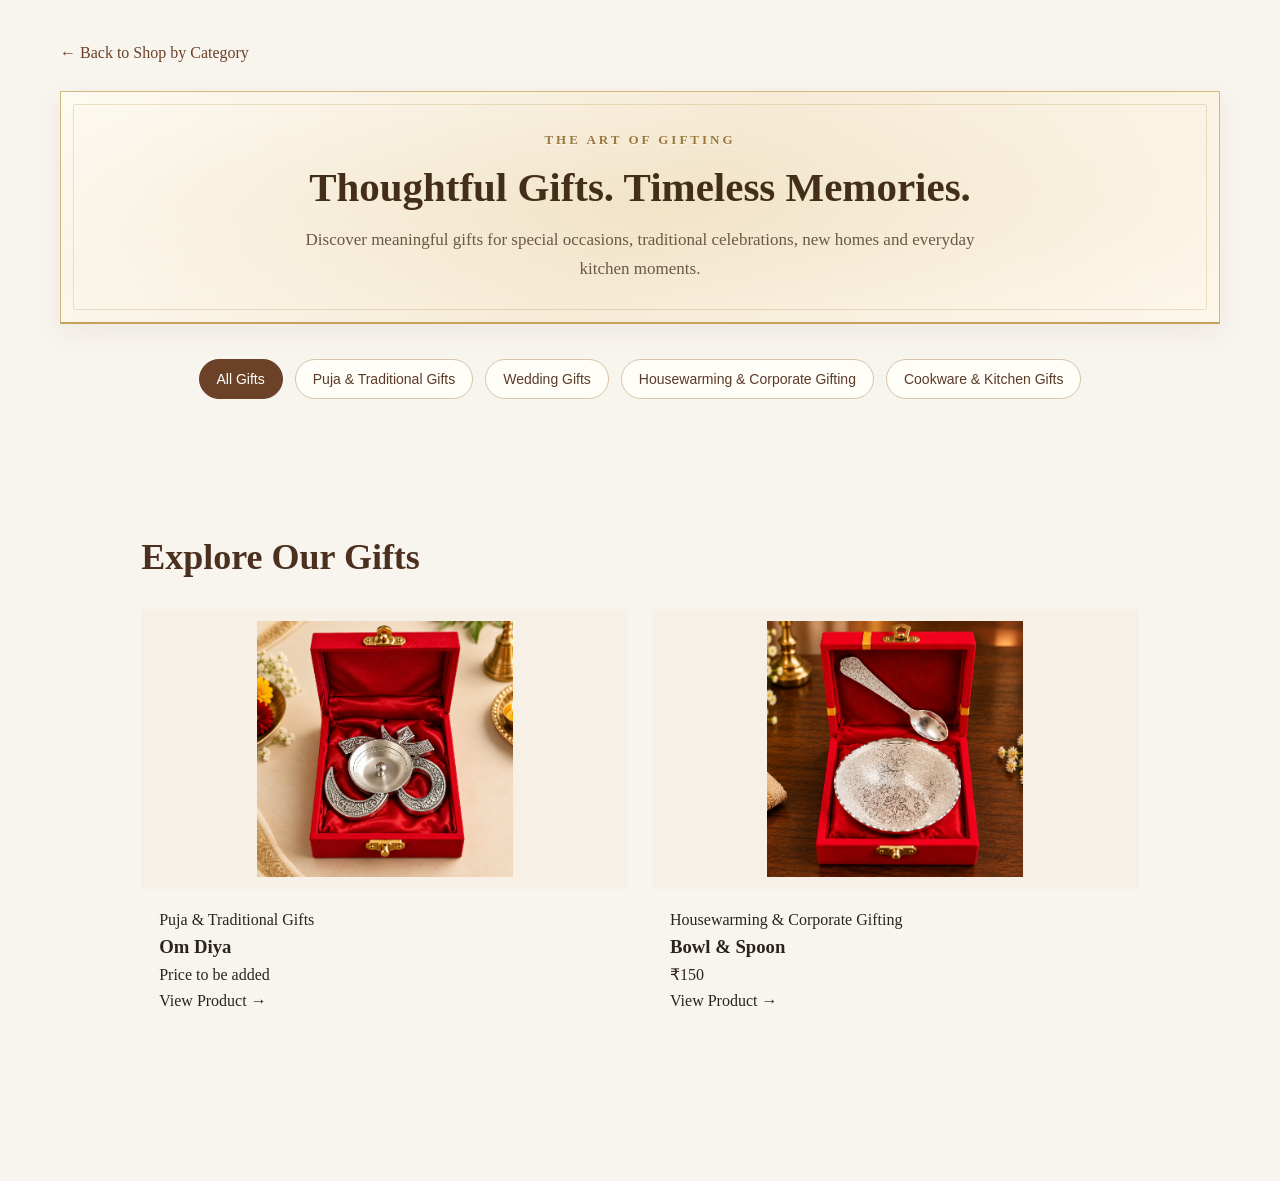
==== gifting.html @ 07e61809 "Update gifting.html" ====
<!DOCTYPE html>
<html lang="en">
<head>
    <meta charset="UTF-8">
    <meta name="viewport" content="width=device-width, initial-scale=1.0">

    <title>Gifting Collection | KeshChand Kitchenware</title>

    <meta name="description"
        content="Explore thoughtful gifting options for puja, weddings, housewarming, corporate occasions and kitchen gifts at KeshChand Kitchenware.">

    <link rel="stylesheet" href="css/style.css">

    <style>
        .gift-page {
            max-width: 1200px;
            margin: auto;
            padding: 40px 20px 60px;
        }

        .gift-page-heading {
            text-align: center;
            margin-bottom: 35px;
        }

        .gift-page-heading .eyebrow {
            color: #9a713c;
            letter-spacing: 2px;
            font-size: 12px;
            font-weight: bold;
        }

        .gift-page-heading h1 {
            color: #4b3020;
            margin: 12px 0;
            font-size: clamp(28px, 4vw, 42px);
        }

        .gift-page-heading p {
            color: #6d6257;
            line-height: 1.8;
            max-width: 650px;
            margin: auto;
        }

        .gift-filters {
            display: flex;
            flex-wrap: wrap;
            justify-content: center;
            gap: 12px;
            margin: 30px 0 40px;
        }

        .gift-filter {
            padding: 11px 17px;
            border: 1px solid #d8c4a7;
            border-radius: 25px;
            background: #fffdf8;
            color: #5b3b27;
            cursor: pointer;
            font-size: 14px;
        }

        .gift-filter.active,
        .gift-filter:hover {
            background: #6b4228;
            border-color: #6b4228;
            color: white;
        }

        .gift-products-heading {
            color: #4b3020;
            margin-bottom: 22px;
        }

        .gift-products-grid {
            display: grid;
            grid-template-columns: repeat(2, minmax(0, 1fr));
            gap: 24px;
        }

        .gift-empty-message {
            grid-column: 1 / -1;
            text-align: center;
            color: #6d6257;
            padding: 35px 15px;
            border: 1px dashed #d8c4a7;
            border-radius: 12px;
        }

        .gift-back-link {
            display: inline-block;
            margin-bottom: 25px;
            color: #6b4228;
            text-decoration: none;
        }

        @media (max-width: 800px) {
            .gift-products-grid {
                grid-template-columns: repeat(2, minmax(0, 1fr));
            }
        }

        
/* FINAL MOBILE GIFT CARD LAYOUT */
@media (max-width: 520px) {
    .gift-page .gift-products-grid {
        grid-template-columns: repeat(2, minmax(0, 1fr)) !important;
        gap: 12px;
    }

    .gift-page .gift-products-heading {
        font-size: clamp(25px, 7vw, 32px);
        line-height: 1.2;
        white-space: nowrap;
        margin-bottom: 22px;
    }

    .gift-page .gift-product-card {
        min-width: 0;
        aspect-ratio: auto;
        height: auto;
    }

    .gift-page .gift-product-link {
        display: block;
        height: auto;
    }

    .gift-page .gift-product-card img {
        display: block;
        width: 100%;
        height: auto;
        aspect-ratio: 1 / 1;
        padding: 6px;
        object-fit: contain;
        background: #f7f0e6;
    }

    .gift-page .gift-product-info {
        padding: 12px 10px 14px;
        overflow: visible;
    }

    .gift-page .gift-product-category {
        font-size: 10px;
        line-height: 1.4;
        letter-spacing: 0.4px;
        overflow-wrap: anywhere;
    }

    .gift-page .gift-product-info h3 {
        font-size: 18px;
        line-height: 1.25;
        margin: 7px 0;
        overflow-wrap: anywhere;
    }

    .gift-page .gift-product-price {
        font-size: 14px;
        line-height: 1.4;
    }

    .gift-page .gift-view-product {
        margin-top: 7px;
        font-size: 13px;
    }
}


/* Keep the Gifting page heading in normal document flow */
.gift-page .gift-page-heading {
    position: static !important;
    top: auto !important;
}

/* =========================================
   PREMIUM GIFTING INTRO BANNER
   Ivory + Antique Gold
   ========================================= */

.gift-page .gift-page-heading {
   position: relative !important;
    overflow: hidden;
    isolation: isolate;
    background: linear-gradient(
        135deg,
        #fffdf7 0%,
        #f8efdd 52%,
        #fffaf0 100%
    );
    border: 1px solid #d5b77b;
    border-bottom: 2px solid #c6a15c;
    box-shadow: 0 8px 28px rgba(111, 78, 38, 0.08);
}

/* Subtle animated golden glow */
.gift-page .gift-page-heading::before {
    content: "";
    position: absolute;
    inset: -50%;
    z-index: -1;
    pointer-events: none;
    background: radial-gradient(
        ellipse at center,
        rgba(210, 174, 104, 0.18) 0%,
        rgba(210, 174, 104, 0.06) 35%,
        transparent 68%
    );
    animation: giftingGoldGlow 8s ease-in-out infinite alternate;
}

/* Fine antique-gold decorative corners */

.gift-page .gift-page-heading::after {
    content: "";
    position: absolute;
    inset: 12px;
    z-index: 0;
    pointer-events: none;
    border: 1px solid rgba(177, 137, 66, 0.24);
    border-radius: 2px;
}

/* Keep banner text above its decorative border */
.gift-page .gift-page-heading > * {
    position: relative;
    z-index: 1;
}

/* Refined heading details */
.gift-page .gift-page-heading .eyebrow {
    color: #9b773b;
    text-shadow: 0 1px 0 rgba(255, 255, 255, 0.7);
}

.gift-page .gift-page-heading h1 {
    color: #432e1a;
}

.gift-page .gift-page-heading p {
    color: #6b5845;
}

/* Gentle glow animation */
@keyframes giftingGoldGlow {
    from {
        transform: translate(-3%, -2%) scale(0.96);
        opacity: 0.65;
    }
    to {
        transform: translate(3%, 2%) scale(1.06);
        opacity: 1;
    }
}

/* Respect reduced-motion preferences */
@media (prefers-reduced-motion: reduce) {
    .gift-page .gift-page-heading::before {
        animation: none;
    }
}

/* Enlarge gifting product images on mobile only */
@media (max-width: 520px) {
    .gift-product-card img {
        height: 210px;
        padding: 4px;
        object-fit: cover;
        background: #f7f0e6;
    }
}

/* Improve gifting card proportions on mobile */
@media (max-width: 520px) {
    .gift-page .gift-products-grid {
        grid-template-columns: repeat(2, minmax(0, 1fr));
        gap: 12px;
    }

    .gift-page .gift-product-card {
        min-width: 0;
        border-radius: 12px;
    }

    .gift-page .gift-product-card img {
        width: 100%;
        height: 190px;
        padding: 4px;
        object-fit: cover;
    }

    .gift-page .gift-product-info {
        padding: 12px 10px 16px;
    }

    .gift-page .gift-product-info h3 {
        font-size: 20px;
        line-height: 1.3;
        overflow-wrap: anywhere;
    }

    .gift-page .gift-product-category {
        font-size: 10px;
        line-height: 1.5;
        letter-spacing: 0.7px;
    }

    .gift-page .gift-product-price {
        font-size: 16px;
    }

    .gift-page .gift-view-product {
        font-size: 14px;
    }
}

/* Restore desktop gifting card layout */
@media (min-width: 521px) {
    .gift-page .gift-products-grid {
        display: grid;
        grid-template-columns: repeat(2, minmax(0, 1fr)) !important;
        gap: 24px;
        width: 100%;
    }

    .gift-page .gift-product-card {
        width: 100%;
        min-width: 0;
        aspect-ratio: auto;
        height: auto;
    }

    .gift-page .gift-product-link {
        display: block;
        height: auto;
    }

    .gift-page .gift-product-card img {
        display: block;
        width: 100%;
        height: 280px;
        aspect-ratio: auto;
        padding: 12px;
        object-fit: contain;
        background: #f7f0e6;
    }

    .gift-page .gift-product-info {
        padding: 18px;
        overflow: visible;
    }

    .gift-page .gift-products-heading {
        white-space: normal;
        font-size: 36px;
    }
}

/* Organised gifting filters on mobile */
@media (max-width: 520px) {
    .gift-page .gift-filters {
        display: grid;
        grid-template-columns: repeat(2, minmax(0, 1fr));
        gap: 10px;
        width: 100%;
        margin: 25px auto 35px;
        align-items: stretch;
    }

    .gift-page .gift-filter {
        display: flex;
        align-items: center;
        justify-content: center;
        width: 100%;
        min-width: 0;
        min-height: 48px;
        padding: 10px 8px;
        font-size: 12px;
        line-height: 1.4;
        text-align: center;
        white-space: normal;
        overflow-wrap: anywhere;
        border-radius: 12px;
    }
}

/* FIX: Structured mobile gifting filters */
@media screen and (max-width: 520px) {
    .gift-page nav.gift-filters {
        display: grid !important;
        grid-template-columns: repeat(2, minmax(0, 1fr)) !important;
        gap: 10px !important;
        justify-content: stretch !important;
        width: 100%;
        margin: 24px 0 35px;
    }

    .gift-page nav.gift-filters button.gift-filter {
        display: flex !important;
        align-items: center;
        justify-content: center;
        width: 100% !important;
        min-width: 0;
        margin: 0 !important;
        padding: 12px 8px;
        border-radius: 12px;
        font-size: 12px;
        line-height: 1.4;
        white-space: normal;
        text-align: center;
    }

    /* Centre the final filter */
    .gift-page nav.gift-filters button.gift-filter:last-child {
        grid-column: 1 / -1;
        width: 75% !important;
        justify-self: center;
    }
}

/* Desktop: give the gifting banner a clean text hierarchy */
@media (min-width: 801px) {
    .gift-page .gift-page-heading {
        display: flex;
        flex-direction: column;
        align-items: center;
        justify-content: center;
        gap: 14px;
        padding: 38px 48px;
        text-align: center;
    }

    .gift-page .gift-page-heading .eyebrow {
        display: block;
        width: 100%;
        font-size: 13px;
        letter-spacing: 3px;
        line-height: 1.5;
    }

    .gift-page .gift-page-heading h1 {
        width: 100%;
        max-width: 850px;
        margin: 0;
        font-size: clamp(34px, 3.2vw, 46px);
        line-height: 1.2;
        text-align: center;
    }

    .gift-page .gift-page-heading p {
        width: 100%;
        max-width: 720px;
        margin: 0 auto;
        font-size: 17px;
        line-height: 1.7;
        text-align: center;
    }
}

    </style>
</head>

<body>

    <!-- GIFTING COLLECTION -->

    <main class="gift-page">

        <a href="index.html#categories" class="gift-back-link">
            ← Back to Shop by Category
        </a>

        <header class="gift-page-heading">

            <span class="eyebrow">THE ART OF GIFTING</span>

            <h1>Thoughtful Gifts. Timeless Memories.</h1>

            <p>
                Discover meaningful gifts for special occasions,
                traditional celebrations, new homes and everyday
                kitchen moments.
            </p>

        </header>

        <!-- CATEGORY FILTERS -->

        <nav class="gift-filters" aria-label="Filter gifting products">

            <button type="button"
                class="gift-filter active"
                data-category="all"
                aria-pressed="true">
                All Gifts
            </button>

            <button type="button"
                class="gift-filter"
                data-category="puja"
                aria-pressed="false">
                Puja & Traditional Gifts
            </button>

            <button type="button"
                class="gift-filter"
                data-category="wedding"
                aria-pressed="false">
                Wedding Gifts
            </button>

            <button type="button"
                class="gift-filter"
                data-category="housewarming"
                aria-pressed="false">
                Housewarming & Corporate Gifting
            </button>

            <button type="button"
                class="gift-filter"
                data-category="kitchen"
                aria-pressed="false">
                Cookware & Kitchen Gifts
            </button>

        </nav>

        <!-- PRODUCT LIST -->

        <section aria-labelledby="gift-products-title">

            <h2 id="gift-products-title" class="gift-products-heading">
                Explore Our Gifts
            </h2>

            
            <div id="giftProductsGrid" class="gift-products-grid"></div>

            <script>
                
const giftProducts = [
    {
        id: "om-diya",
        name: "Om Diya",
        category: "puja",
        categoryLabel: "Puja & Traditional Gifts",
        price: null,
        image: "image/gifting/om-diya-main.png",
        description:
            "An Om-shaped German silver diya presented in a red gift box."
    },
    {
        id: "bowl-spoon",
        name: "Bowl & Spoon",
        category: "housewarming",
        categoryLabel: "Housewarming & Corporate Gifting",
        price: 150,
        image: "image/gifting/bowl-spoon-main.jpg",
        description:
            "A decorative German silver bowl and matching spoon set, presented in a gift box. A thoughtful option for housewarming and special occasions."
    }
];


                const giftGrid =
                    document.getElementById("giftProductsGrid");

                const giftFilters =
                    document.querySelectorAll(".gift-filter");

                function renderGiftProducts(category = "all") {
                    const filteredProducts =
                        category === "all"
                            ? giftProducts
                            : giftProducts.filter(
                                product => product.category === category
                            );

                    if (filteredProducts.length === 0) {
                        giftGrid.innerHTML = `
                            <p class="gift-empty-message">
                                Products in this category will be added soon.
                                Please check back later.
                            </p>
                        `;
                        return;
                    }

                    giftGrid.innerHTML = filteredProducts.map(product => `
                        <article class="gift-product-card">
                            <a
                                class="gift-product-link"
                                href="product.html?id=${encodeURIComponent(product.id)}"
                            >
                                <img
                                    src="${product.image}"
                                    alt="${product.name}"
                                    loading="lazy"
                                >

                                <div class="gift-product-info">
                                    <p class="gift-product-category">
                                        ${product.categoryLabel}
                                    </p>

                                    <h3>${product.name}</h3>

                                    <p class="gift-product-price">
                                        ${product.price === null
                                            ? "Price to be added"
                                            : "₹" + product.price}
                                    </p>

                                    <span class="gift-view-product">
                                        View Product →
                                    </span>
                                </div>
                            </a>
                        </article>
                    `).join("");
                }

                giftFilters.forEach(button => {
                    button.addEventListener("click", () => {
                        giftFilters.forEach(filter => {
                            filter.classList.remove("active");
                            filter.setAttribute("aria-pressed", "false");
                        });

                        button.classList.add("active");
                        button.setAttribute("aria-pressed", "true");

                        renderGiftProducts(button.dataset.category);
                    });
                });

                renderGiftProducts();
            </script>


        </section>

    </main>

</body>
</html>
---- css/style.css ----
/* KeshChand Kitchenware Main Styles */

/* =========================================
   RESET
========================================= */

* {
    margin: 0;
    padding: 0;
    box-sizing: border-box;
}

html {
    scroll-behavior: smooth;
}

body {
    font-family: Georgia, "Times New Roman", serif;
    background: #f8f5ef;
    color: #2b241c;
    line-height: 1.6;
}

a {
    text-decoration: none;
    color: inherit;
}


/* =========================================
   HEADER
========================================= */

header {
    position: sticky;
    top: 0;
    z-index: 1000;

    display: flex;
    justify-content: space-between;
    align-items: center;

    padding: 20px 7%;

    background: #fffdf8;

    border-bottom: 1px solid #ded5c7;
}

.logo {
    display: flex;
    align-items: center;
    gap: 12px;
    font-family: Georgia, serif;
    font-size: 22px;
    font-weight: bold;
    color: #432e1a;
    white-space: nowrap;
}

.logo img {
    width: 52px;
    height: 52px;
    object-fit: cover;
    border-radius: 50%;
}

nav {
    display: flex;
    gap: 28px;
}

nav a {
    font-family: Arial, sans-serif;
    font-size: 14px;
    font-weight: 600;

    color: #5d5145;

    transition: 0.3s;
}

nav a:hover {
    color: #9a6a35;
}


/* =========================================
   GENERAL SECTIONS
========================================= */

section {
    padding: 90px 7%;
}

section h2 {
    margin-bottom: 20px;

    font-size: 38px;

    color: #4b301d;
}

section > p {
    max-width: 750px;
}


/* =========================================
   HERO
========================================= */

#home {
    min-height: 85vh;

    display: flex;
    flex-direction: column;
    justify-content: center;

    padding: 120px 10%;

    background:
        linear-gradient(
            rgba(45, 31, 20, 0.72),
            rgba(45, 31, 20, 0.72)
        ),
        #6d4a2d;

    color: white;
}

#home > p:first-child {
    margin-bottom: 15px;

    font-family: Arial, sans-serif;

    font-size: 14px;
    font-weight: bold;

    letter-spacing: 4px;

    color: #e6c89b;
}

#home h1 {
    max-width: 800px;

    margin-bottom: 25px;

    font-size: clamp(48px, 7vw, 82px);

    line-height: 1.05;
}

#home > p:nth-of-type(2) {
    max-width: 650px;

    margin-bottom: 35px;

    font-size: 19px;

    color: #eee4d5;
}


/* =========================================
   BUTTONS
========================================= */

#home a,
#heritage a {
    display: inline-block;

    width: fit-content;

    margin-right: 12px;
    margin-bottom: 10px;

    padding: 13px 24px;

    border-radius: 5px;

    font-family: Arial, sans-serif;
    font-weight: bold;

    background: #b07a3d;
    color: white;

    transition: 0.3s;
}

#home a:hover,
#heritage a:hover {
    background: #8c5d2d;

    transform: translateY(-2px);
}


/* =========================================
   CATEGORIES
========================================= */

#categories {
    background: #fffdf8;
}

#categories > div {
    display: grid;

    grid-template-columns:
        repeat(3, 1fr);

    gap: 20px;

    margin-top: 40px;
}

#categories article {
    min-height: 190px;

    padding: 28px;

    border: 1px solid #ddd2c2;

    border-radius: 8px;

    background: #f8f5ef;

    transition: 0.3s;
}

#categories article:hover {
    transform: translateY(-6px);

    border-color: #b07a3d;

    box-shadow:
        0 12px 30px rgba(67, 46, 26, 0.10);
}

#categories h3 {
    margin-bottom: 10px;

    font-size: 22px;

    color: #5b3a22;
}

#categories article p {
    color: #75695c;
}


/* =========================================
   PRODUCTS
========================================= */

#products {
    text-align: center;

    background: #eee8de;
}

#products p {
    margin: auto;

    color: #75695c;
}


/* =========================================
   HERITAGE
========================================= */

#heritage {
    background:
        linear-gradient(
            rgba(50, 32, 19, 0.88),
            rgba(50, 32, 19, 0.88)
        ),
        #6d4a2d;

    color: white;

    text-align: center;
}

#heritage h2 {
    color: #f1d4a6;
}

#heritage p {
    margin: 0 auto 30px;

    color: #eadfce;
}

#heritage a {
    background: #c08a4c;
}


/* =========================================
   ABOUT
========================================= */

#about {
    background: #fffdf8;
}

#about p {
    margin-bottom: 18px;

    color: #665b50;

    font-size: 17px;
}


/* =========================================
   CONTACT
========================================= */

#contact {
    background: #eee8de;
}

#contact p {
    margin-bottom: 12px;

    color: #62574b;
}

#contact a {
    color: #8c5d2d;

    font-weight: bold;
}


/* =========================================
   FOOTER
========================================= */

footer {
    padding: 30px 7%;

    text-align: center;

    background: #2f2117;

    color: #d9cbbb;

    font-family: Arial, sans-serif;

    font-size: 13px;
}

footer p {
    margin: 5px;
}


/* =========================================
   MOBILE
========================================= */

@media (max-width: 800px) {

    header {
        flex-direction: column;

        gap: 15px;

        padding: 18px 5%;
    }

    nav {
        flex-wrap: wrap;

        justify-content: center;

        gap: 15px;
    }

    section {
        padding: 70px 6%;
    }

    #home {
        padding: 90px 7%;
    }

    #categories > div {
        grid-template-columns: 1fr 1fr;
    }

    section h2 {
        font-size: 32px;
    }

}


@media (max-width: 550px) {

    #categories > div {
        grid-template-columns: 1fr;
    }

    #home h1 {
        font-size: 48px;
    }

    #home > p:nth-of-type(2) {
        font-size: 17px;
    }

} /* =========================================
   PRODUCTS
========================================= */

.products-intro {
    margin-bottom: 40px;
    color: #75695c;
}

.products-grid {
    display: grid;
    grid-template-columns: repeat(3, 1fr);
    gap: 25px;

    margin-top: 35px;
}

.product-card {
    overflow: hidden;

    background: #fffdf8;

    border: 1px solid #ddd2c2;
    border-radius: 10px;

    transition: 0.3s;

    box-shadow: 0 5px 20px rgba(67, 46, 26, 0.06);
}

.product-card:hover {
    transform: translateY(-7px);

    box-shadow: 0 15px 35px rgba(67, 46, 26, 0.12);

    border-color: #b07a3d;
}

.product-image {
    width: 100%;
    height: 280px;

    overflow: hidden;

    background: #eee8de;
}

.product-image img {
    width: 100%;
    height: 100%;

    display: block;

    object-fit: cover;

    transition: transform 0.4s ease;
}

.product-card:hover .product-image img {
    transform: scale(1.05);
}

.product-info {
    padding: 25px;
}

.product-category {
    margin-bottom: 8px;

    font-family: Arial, sans-serif;

    font-size: 12px;
    font-weight: bold;

    letter-spacing: 1.5px;
    text-transform: uppercase;

    color: #a06c34;
}

.product-info h3 {
    margin-bottom: 10px;

    font-size: 23px;

    color: #4b301d;
}

.product-description {
    margin-bottom: 20px;

    color: #75695c;
}

.product-button {
    display: inline-block;

    padding: 11px 18px;

    border-radius: 5px;

    background: #5b3a22;
    color: white;

    font-family: Arial, sans-serif;

    font-size: 14px;
    font-weight: bold;

    transition: 0.3s;
}

.product-button:hover {
    background: #8c5d2d;
}


/* =========================================
   PRODUCT MOBILE
========================================= */

@media (max-width: 800px) {

    .products-grid {
        grid-template-columns: 1fr 1fr;
    }

}

@media (max-width: 550px) { /* =========================================
   PREMIUM HERO SECTION
   ========================================= */

.hero {
    background: #432e1a;
    padding: 90px 8%;
    color: #fffaf2;
}

.hero-content {
    max-width: 1200px;
    margin: 0 auto;

    display: grid;
    grid-template-columns: 1.05fr 0.95fr;
    align-items: center;
    gap: 50px;
}

.hero-text {
    max-width: 650px;
}

.hero-label {
    margin: 0 0 22px;
    color: #d9ad70;
    font-family: Arial, sans-serif;
    font-size: 14px;
    font-weight: bold;
    letter-spacing: 4px;
}

.hero-text h1 {
    margin: 0 0 25px;
    font-family: Georgia, serif;
    font-size: clamp(48px, 6vw, 76px);
    line-height: 1.05;
    color: #fffaf2;
}

.hero-description {
    max-width: 600px;
    margin: 0 0 35px;

    font-family: Georgia, serif;
    font-size: 19px;
    line-height: 1.7;
    color: #eadfce;
}

.hero-buttons {
    display: flex;
    gap: 15px;
    flex-wrap: wrap;
}

.hero-button {
    display: inline-block;
    padding: 15px 25px;

    background: #b9823f;
    color: #ffffff;

    text-decoration: none;
    font-family: Arial, sans-serif;
    font-weight: bold;

    border-radius: 6px;
    transition: 0.3s;
}

.hero-button:hover {
    transform: translateY(-2px);
    opacity: 0.9;
}

.hero-image {
    width: 100%;
    max-width: 460px;
    height: 460px;

    margin-left: auto;

    overflow: hidden;
    border-radius: 14px;
}

.hero-image img {
    width: 100%;
    height: 100%;

    display: block;
    object-fit: cover;
    object-position: center;
}
.hero-image img {
    width: 100%;
    height: 100%;

    display: block;
    object-fit: cover;
}


/* =========================================
   MOBILE HERO
   ========================================= */

@media (max-width: 768px) {

    .hero {
        padding: 60px 25px;
    }

    .hero-content {
        grid-template-columns: 1fr;
        gap: 45px;
    }

    .hero-text h1 {
        font-size: 48px;
    }

    .hero-description {
        font-size: 17px;
    }

    .hero-image {
        max-width: 100%;
        height: 400px;
        margin: 0;
    }

}

    .products-grid {
        grid-template-columns: 1fr;
    }

}
/* FINAL HERO LAYOUT FIX */

section.hero {
    width: 100%;
    box-sizing: border-box;
    background: #432e1a;
    padding: 80px 6%;
}

section.hero .hero-content {
    width: 100%;
    max-width: 1200px;
    margin: 0 auto;

    display: grid !important;
    grid-template-columns: 1fr 1fr !important;
    align-items: center;
    gap: 60px;
}

section.hero .hero-text {
    width: 100%;
    max-width: 600px;
}

section.hero .hero-text h1 {
    margin: 0 0 25px;
    font-size: 58px;
    line-height: 1.08;
    color: #fffaf2;
}

section.hero .hero-description {
    margin-bottom: 30px;
    font-size: 18px;
    line-height: 1.7;
    color: #eadfce;
}

section.hero .hero-image {
    width: 100%;
    max-width: 480px;
    height: 480px;
    margin-left: auto;

    overflow: hidden;
    border-radius: 14px;
}

section.hero .hero-image img {
    width: 100%;
    height: 100%;
    display: block;

    object-fit: cover;
    object-position: center;
}


/* MOBILE */

@media (max-width: 768px) {

    section.hero .hero-content {
        grid-template-columns: 1fr !important;
        gap: 40px;
    }

    section.hero .hero-text h1 {
        font-size: 46px;
    }

    section.hero .hero-image {
        max-width: 100%;
        height: 400px;
        margin: 0;
    }
} /* =================================
   PREMIUM CATEGORIES SECTION
   ================================= */

#categories {
    background: #f7f1e7;
    padding: 80px 6%;
}

#categories .section-title {
    text-align: center;
    margin-bottom: 15px;
    color: #432e1a;
    font-family: Georgia, serif;
    font-size: 42px;
}

#categories .section-description {
    max-width: 700px;
    margin: 0 auto 45px;
    text-align: center;
    color: #6b5845;
    font-family: Georgia, serif;
    font-size: 17px;
    line-height: 1.7;
}

.categories-grid {
    max-width: 1200px;
    margin: 0 auto;
    display: grid;
    grid-template-columns: repeat(3, 1fr);
    gap: 25px;
}

.category-card {
    background: #fffdf8;
    border: 1px solid #ded2c2;
    border-radius: 12px;
    padding: 35px 25px;
    text-align: center;
    transition: 0.3s ease;
    box-shadow: 0 5px 20px rgba(67, 46, 26, 0.06);
}

.category-card:hover {
    transform: translateY(-6px);
    box-shadow: 0 12px 30px rgba(67, 46, 26, 0.12);
}

.category-card h3 {
    margin: 15px 0 10px;
    color: #432e1a;
    font-family: Georgia, serif;
    font-size: 23px;
}

.category-card p {
    margin: 0;
    color: #6b5845;
    font-family: Arial, sans-serif;
    font-size: 15px;
    line-height: 1.6;
}

/* Category icons */
.category-icon {
    width: 65px;
    height: 65px;
    margin: 0 auto;
    border-radius: 50%;
    background: #ead7b9;
    color: #432e1a;
    display: flex;
    align-items: center;
    justify-content: center;
    font-size: 28px;
}

/* Mobile */
@media (max-width: 768px) {
    #categories {
        padding: 60px 25px;
    }

    #categories .section-title {
        font-size: 34px;
    } /* =================================
   KESHCHAND CATEGORIES - FINAL
   ================================= */

#categories {
    background: #f7f1e7;
    padding: 80px 6%;
}

#categories h2 {
    max-width: 1200px;
    margin: 0 auto 45px;
    text-align: center;
    color: #432e1a;
    font-family: Georgia, serif;
    font-size: 42px;
    line-height: 1.2;
}

/* Category cards container */
#categories > div {
    max-width: 1200px;
    margin: 0 auto;
    display: grid;
    grid-template-columns: repeat(3, 1fr);
    gap: 25px;
}

/* Individual category cards */
#categories article {
    background: #fffdf8;
    border: 1px solid #ded2c2;
    border-radius: 12px;
    padding: 35px 28px;
    min-height: 170px;
    box-sizing: border-box;
    transition: transform 0.3s ease,
                box-shadow 0.3s ease,
                border-color 0.3s ease;
    box-shadow: 0 5px 20px rgba(67, 46, 26, 0.06);
}

#categories article:hover {
    transform: translateY(-6px);
    border-color: #b9823f;
    box-shadow: 0 12px 30px rgba(67, 46, 26, 0.13);
}

#categories article h3 {
    margin: 0 0 15px;
    color: #432e1a;
    font-family: Georgia, serif;
    font-size: 24px;
    line-height: 1.3;
}

#categories article p {
    margin: 0;
    color: #6b5845;
    font-family: Arial, sans-serif;
    font-size: 15px;
    line-height: 1.7;
}

/* Mobile */
@media (max-width: 768px) {

    #categories {
        padding: 60px 25px;
    }

    #categories h2 {
        font-size: 34px;
        margin-bottom: 35px;
    }

    #categories > div {
        grid-template-columns: 1fr;
        gap: 20px;
    }

    #categories article {
        min-height: auto;
    }
} /* =================================
   PREMIUM CATEGORY ICONS
   ================================= */

#categories .category-icon {
    width: 68px;
    height: 68px;
    margin: 0 auto 22px;

    display: flex;
    align-items: center;
    justify-content: center;

    border-radius: 50%;
    border: 1px solid #c9a66b;

    background: #ead7b9;
    color: #432e1a;

    font-family: Georgia, serif;
    font-size: 21px;
    font-weight: bold;

    box-shadow: 0 4px 12px rgba(67, 46, 26, 0.08);

    transition: 0.3s ease;
}

#categories article:hover .category-icon {
    transform: scale(1.08);
    background: #b9823f;
    color: #fffaf2;
    border-color: #b9823f;
}

    .categories-grid {
        grid-template-columns: 1fr;
    }
}
/* =================================
   PREMIUM FEATURED PRODUCTS
   ================================= */

#products {
    background: #fffaf3;
    padding: 85px 6%;
}

#products > h2 {
    max-width: 1200px;
    margin: 0 auto 12px;
    text-align: center;
    color: #432e1a;
    font-family: Georgia, serif;
    font-size: 42px;
    line-height: 1.2;
}

#products .products-intro {
    max-width: 700px;
    margin: 0 auto 45px;
    text-align: center;
    color: #6b5845;
    font-family: Georgia, serif;
    font-size: 17px;
    line-height: 1.7;
}

/* Product cards */
#products .product-card {
    background: #fffdf8;
    border: 1px solid #ded2c2;
    border-radius: 12px;
    overflow: hidden;
    transition: 0.3s ease;
    box-shadow: 0 5px 20px rgba(67, 46, 26, 0.07);
}

#products .product-card:hover {
    transform: translateY(-6px);
    box-shadow: 0 14px 32px rgba(67, 46, 26, 0.14);
    border-color: #c9a66b;
}

/* Product image */
#products .product-image {
    height: 300px;
    background: #eee8de;
    overflow: hidden;
}

#products .product-image img {
    width: 100%;
    height: 100%;
    display: block;
    object-fit: cover;
    transition: transform 0.4s ease;
}

#products .product-card:hover .product-image img {
    transform: scale(1.03);
}

/* Product information */
#products .product-info {
    padding: 28px 25px 30px;
    text-align: center;
}

#products .product-category {
    margin: 0 0 10px;
    color: #b9823f;
    font-family: Arial, sans-serif;
    font-size: 12px;
    font-weight: bold;
    letter-spacing: 2px;
    text-transform: uppercase;
}

#products .product-info h3 {
    margin: 0 0 15px;
    color: #432e1a;
    font-family: Georgia, serif;
    font-size: 25px;
    line-height: 1.35;
}

#products .product-description {
    margin: 0 0 22px;
    color: #6b5845;
    font-family: Georgia, serif;
    font-size: 16px;
    line-height: 1.7;
}

#products .product-button {
    display: inline-block;
    padding: 13px 20px;
    background: #432e1a;
    color: #fffaf2;
    text-decoration: none;
    border-radius: 6px;
    font-family: Arial, sans-serif;
    font-size: 14px;
    font-weight: bold;
    transition: 0.3s ease;
}

#products .product-button:hover {
    background: #b9823f;
    transform: translateY(-2px);
}

/* Mobile */
@media (max-width: 768px) {

    #products {
        padding: 60px 25px;
    }

    #products > h2 {
        font-size: 34px;
    }

    #products .products-intro {
        font-size: 16px;
        margin-bottom: 35px;
    }

    #products .product-image {
        height: 280px;
    }
}
/* =================================
   KESHCHAND HERITAGE
   PREMIUM SECTION
   ================================= */

#heritage {
    background: #432e1a;
    padding: 100px 6%;
    color: #fffaf2;
    text-align: center;
}

#heritage .heritage-content {
    max-width: 900px;
    margin: 0 auto;
}

#heritage .heritage-label {
    margin: 0 0 20px;
    color: #d9ad70;
    font-family: Arial, sans-serif;
    font-size: 13px;
    font-weight: bold;
    letter-spacing: 4px;
}

#heritage h2 {
    margin: 0 0 25px;
    color: #fffaf2;
    font-family: Georgia, serif;
    font-size: 52px;
    line-height: 1.15;
}

#heritage .heritage-description {
    max-width: 700px;
    margin: 0 auto 25px;
    color: #eadfce;
    font-family: Georgia, serif;
    font-size: 18px;
    line-height: 1.8;
}

#heritage .heritage-tagline {
    margin: 0 0 35px;
    color: #d9ad70;
    font-family: Georgia, serif;
    font-size: 20px;
    font-weight: bold;
}

#heritage .heritage-button {
    display: inline-block;
    padding: 15px 28px;
    background: #d9ad70;
    color: #432e1a;
    text-decoration: none;
    border-radius: 6px;
    font-family: Arial, sans-serif;
    font-size: 14px;
    font-weight: bold;
    transition: 0.3s ease;
}

#heritage .heritage-button:hover {
    background: #fffaf2;
    transform: translateY(-2px);
}

/* Mobile */
@media (max-width: 768px) {

    #heritage {
        padding: 70px 25px;
    }

    #heritage h2 {
        font-size: 40px;
    }

    #heritage .heritage-description {
        font-size: 16px;
    }
/* =================================
   ABOUT KESHCHAND KITCHENWARE
   ================================= */

#about {
    background: #f7f1e7;
    padding: 90px 6%;
}

#about h2 {
    max-width: 1000px;
    margin: 0 auto 30px;
    color: #432e1a;
    font-family: Georgia, serif;
    font-size: 44px;
    line-height: 1.2;
    text-align: center;
}

#about p {
    max-width: 850px;
    margin: 0 auto 22px;
    color: #6b5845;
    font-family: Georgia, serif;
    font-size: 18px;
    line-height: 1.9;
    text-align: center;
}

/* Mobile */
@media (max-width: 768px) {

    #about {
        padding: 65px 25px;
    }

    #about h2 {
        font-size: 34px;
    }

    #about p {
        font-size: 16px;
        line-height: 1.8;
    }
}
    #heritage .heritage-tagline {
        font-size: 18px;
    }
}
/* =================================
   VISIT OUR STORE / CONTACT
   ================================= */

#contact {
    background: #fffaf3;
    padding: 90px 6%;
    text-align: center;
}

#contact h2 {
    margin: 0 0 35px;
    color: #432e1a;
    font-family: Georgia, serif;
    font-size: 44px;
    line-height: 1.2;
}

#contact p {
    margin: 0 auto 20px;
    color: #6b5845;
    font-family: Georgia, serif;
    font-size: 18px;
    line-height: 1.7;
}

#contact p:first-of-type {
    font-size: 19px;
    color: #432e1a;
    font-weight: bold;
}

#contact a {
    color: #432e1a;
    font-weight: bold;
    text-decoration: none;
}

#contact a:hover {
    color: #b9823f;
}

#contact .whatsapp-button {
    display: inline-block;
    margin-left: 8px;
    padding: 12px 20px;
    background: #432e1a;
    color: #fffaf2;
    border-radius: 6px;
    font-family: Arial, sans-serif;
    font-size: 14px;
    transition: 0.3s ease;
}

#contact .whatsapp-button:hover {
    background: #b9823f;
    color: #fffaf2;
    transform: translateY(-2px);
}

/* Mobile */
@media (max-width: 768px) {

    #contact {
        padding: 65px 25px;
    }

    #contact h2 {
        font-size: 34px;
    }
/* =================================
   PREMIUM FOOTER
   ================================= */

footer {
    background: #2f2014;
    padding: 35px 6%;
    text-align: center;
    color: #eadfce;
}

footer p {
    margin: 8px 0;
    font-family: Arial, sans-serif;
    font-size: 14px;
    line-height: 1.6;
}

footer p:first-child {
    color: #fffaf2;
    font-weight: bold;
}

footer p:last-child {
    color: #c9b69d;
    font-size: 13px;
}

/* Mobile */
@media (max-width: 768px) {

    footer {
        padding: 30px 20px;
    }

    footer p {
        font-size: 13px;
    }
}
    #contact p {
        font-size: 16px;
    }
}
/* =================================
   PREMIUM FOOTER
   ================================= */

footer {
    background: #2f2014;
    padding: 35px 6%;
    text-align: center;
    color: #eadfce;
}

footer p {
    margin: 8px 0;
    font-family: Arial, sans-serif;
    font-size: 14px;
    line-height: 1.6;
}

footer p:first-child {
    color: #fffaf2;
    font-weight: bold;
}

footer p:last-child {
    color: #c9b69d;
    font-size: 13px;
}

/* Mobile */
@media (max-width: 768px) {

    footer {
        padding: 30px 20px;
    }

    footer p {
        font-size: 13px;
    }
}
/* =================================
   PRODUCTS PAGE
   ================================= */

.products-section {
    background: #fffaf3;
    padding: 90px 6%;
}

.products-section .container {
    max-width: 1200px;
    margin: 0 auto;
}

/* Page heading */

.products-section .section-title {
    text-align: center;
    margin-bottom: 50px;
}

.products-section .section-title h1 {
    margin: 0 0 15px;
    color: #432e1a;
    font-family: Georgia, serif;
    font-size: 48px;
    line-height: 1.2;
}

.products-section .section-title p {
    max-width: 700px;
    margin: 0 auto;
    color: #6b5845;
    font-family: Georgia, serif;
    font-size: 17px;
    line-height: 1.7;
}

/* Product cards */

.products-section .products-grid {
    max-width: 1200px;
    margin: 0 auto;
    display: grid;
    grid-template-columns: repeat(3, 1fr);
    gap: 25px;
}

.products-section .product-card {
    background: #fffdf8;
    border: 1px solid #ded2c2;
    border-radius: 12px;
    overflow: hidden;
    box-shadow: 0 5px 20px rgba(67, 46, 26, 0.07);
    transition: 0.3s ease;
}

.products-section .product-card:hover {
    transform: translateY(-6px);
    border-color: #c9a66b;
    box-shadow: 0 14px 32px rgba(67, 46, 26, 0.14);
}

/* Product images */

.products-section .product-image {
    width: 100%;
    height: 300px;
    overflow: hidden;
    background: #eee8de;
}

.products-section .product-image img {
    width: 100%;
    height: 100%;
    display: block;
    object-fit: cover;
    transition: transform 0.4s ease;
}

.products-section .product-card:hover .product-image img {
    transform: scale(1.03);
}

/* Product content */

.products-section .product-content {
    padding: 28px 25px 30px;
    text-align: center;
}

.products-section .product-category {
    display: block;
    margin-bottom: 10px;
    color: #b9823f;
    font-family: Arial, sans-serif;
    font-size: 12px;
    font-weight: bold;
    letter-spacing: 2px;
    text-transform: uppercase;
}

.products-section .product-content h2 {
    margin: 0 0 15px;
    color: #432e1a;
    font-family: Georgia, serif;
    font-size: 25px;
    line-height: 1.35;
}

.products-section .product-content p {
    margin: 0 0 22px;
    color: #6b5845;
    font-family: Georgia, serif;
    font-size: 16px;
    line-height: 1.7;
}

/* WhatsApp button */

.products-section .whatsapp-button {
    display: inline-block;
    padding: 13px 20px;
    background: #432e1a;
    color: #fffaf2;
    text-decoration: none;
    border-radius: 6px;
    font-family: Arial, sans-serif;
    font-size: 14px;
    font-weight: bold;
    transition: 0.3s ease;
}

.products-section .whatsapp-button:hover {
    background: #b9823f;
    color: #fffaf2;
    transform: translateY(-2px);
}

/* Mobile */

@media (max-width: 768px) {

    .products-section {
        padding: 60px 25px;
    }

    .products-section .section-title h1 {
        font-size: 38px;
    }

    .products-section .section-title p {
        font-size: 16px;
    }

    .products-section .products-grid {
        grid-template-columns: 1fr;
        gap: 20px;
    }

    .products-section .product-image {
        height: 280px;
    }
}
/* =================================
   MOBILE HEADER
   ================================= */

@media (max-width: 768px) {

    header {
        padding: 18px 15px;
        flex-direction: column;
        gap: 15px;
    }

    header .logo {
        justify-content: center;
        text-align: center;
    }

    header .logo img {
        width: 48px;
        height: 48px;
    }

    header .logo span {
        font-size: 22px;
    }

    header nav {
        width: 100%;
        display: flex;
        justify-content: center;
        align-items: center;
        flex-wrap: wrap;
        gap: 8px 14px;
    }

    header nav a {
        font-size: 13px;
        line-height: 1.4;
        white-space: nowrap;
    }
}
/* PREMIUM CATEGORY ICONS */

.category-icon {
    width: 64px;
    height: 64px;
    margin: 0 auto 22px;

    display: flex;
    align-items: center;
    justify-content: center;

    background: #f1e3cc;
    border: 1px solid #d9c3a2;
    border-radius: 50%;

    font-size: 30px;
    line-height: 1;

    box-shadow: 0 4px 12px rgba(67, 46, 26, 0.08);

    transition: transform 0.3s ease,
                box-shadow 0.3s ease;
}

/* CATEGORY CARD HOVER */

#categories article:hover .category-icon {
    transform: translateY(-4px);
    box-shadow: 0 8px 18px rgba(67, 46, 26, 0.14);
}
/* CLICKABLE CATEGORY CARDS */

.category-card {
    display: block;
    text-decoration: none;
    color: inherit;
    background: #fffdf8;
    border: 1px solid #ddd2c2;
    border-radius: 10px;
    padding: 35px;
    box-sizing: border-box;

    transition: transform 0.3s ease,
                box-shadow 0.3s ease,
                border-color 0.3s ease;
}

.category-card:hover {
    transform: translateY(-5px);
    box-shadow: 0 12px 25px rgba(67, 46, 26, 0.12);
    border-color: #b9823f;
}

.category-card h3 {
    color: #432e1a;
}

.category-card p {
    color: #5f5145;
}
/* PRODUCT CARD POLISH */

.product-card {
    background: #fffdf8;
    border: 1px solid #ddd2c2;
    border-radius: 12px;
    overflow: hidden;
    box-shadow: 0 5px 20px rgba(67, 46, 26, 0.06);

    transition: transform 0.3s ease,
                box-shadow 0.3s ease,
                border-color 0.3s ease;
}

.product-card:hover {
    transform: translateY(-6px);
    box-shadow: 0 14px 30px rgba(67, 46, 26, 0.14);
    border-color: #b9823f;
}

.product-image {
    background: #eee8de;
}

.product-image img {
    transition: transform 0.4s ease;
}

.product-card:hover .product-image img {
    transform: scale(1.03);
}

.product-category {
    display: block;
    margin-bottom: 12px;

    color: #b9823f;
    font-family: Arial, sans-serif;
    font-size: 13px;
    font-weight: bold;
    letter-spacing: 2px;
    text-transform: uppercase;
}

.whatsapp-button {
    display: inline-block;
    padding: 13px 20px;

    background: #432e1a;
    color: #ffffff;

    text-decoration: none;
    border-radius: 6px;

    font-family: Arial, sans-serif;
    font-weight: bold;

    transition: 0.3s ease;
}

.whatsapp-button:hover {
    background: #b9823f;
    transform: translateY(-2px);
}
/* PRODUCT AVAILABILITY */

.product-status {
    margin: 0 0 12px;

    color: #7b684f;
    font-family: Arial, sans-serif;
    font-size: 13px;
    font-weight: bold;
    letter-spacing: 0.5px;
}
/* GOOGLE MAPS BUTTON */

.maps-button {
    display: inline-block;
    margin: 5px 0 25px;
    padding: 13px 22px;

    background: #b9823f;
    color: #fffaf2 !important;

    text-decoration: none;
    border-radius: 6px;

    font-family: Arial, sans-serif;
    font-size: 14px;
    font-weight: bold;

    transition: 0.3s ease;
}

.maps-button:hover {
    background: #432e1a;
    transform: translateY(-2px);
}
/* =================================
   FLOATING WHATSAPP BUTTON
   ================================= */

.floating-whatsapp {
    position: fixed;
    right: 22px;
    bottom: 22px;
    z-index: 9999;

    display: flex;
    align-items: center;
    justify-content: center;

    min-width: 125px;
    height: 48px;
    padding: 0 18px;

    background: #432e1a;
    color: #fffaf2;

    border: 1px solid #b9823f;
    border-radius: 25px;

    text-decoration: none;

    font-family: Arial, sans-serif;
    font-size: 14px;
    font-weight: bold;

    box-shadow: 0 6px 18px rgba(0, 0, 0, 0.18);

    transition: 0.3s ease;
}

.floating-whatsapp:hover {
    background: #b9823f;
    color: #fffaf2;
    transform: translateY(-3px);
}

/* Mobile */
@media (max-width: 768px) {

    .floating-whatsapp {
        right: 15px;
        bottom: 15px;

        min-width: 110px;
        height: 44px;
        padding: 0 15px;

        font-size: 13px;
    }
}
/* FORCE FLOATING WHATSAPP ON MOBILE */

@media screen and (max-width: 768px) {

    a.floating-whatsapp {
        position: fixed !important;
        display: flex !important;

        right: 15px !important;
        bottom: 15px !important;

        width: 110px !important;
        height: 44px !important;

        z-index: 99999 !important;

        align-items: center !important;
        justify-content: center !important;

        visibility: visible !important;
        opacity: 1 !important;
    }
}
/* =================================
   SOCIAL MEDIA LINKS
   ================================= */

.social-links {
    margin-top: 35px;
    text-align: center;
}

.social-links p {
    margin-bottom: 15px !important;
    color: #432e1a !important;
    font-family: Georgia, serif !important;
    font-size: 17px !important;
    font-weight: bold;
}

.social-button {
    display: inline-block;
    margin: 5px;
    padding: 11px 20px;

    background: #432e1a;
    color: #fffaf2 !important;

    border: 1px solid #b9823f;
    border-radius: 6px;

    text-decoration: none !important;

    font-family: Arial, sans-serif;
    font-size: 13px;
    font-weight: bold;

    transition: 0.3s ease;
}

.social-button:hover {
    background: #b9823f;
    color: #fffaf2 !important;
    transform: translateY(-2px);
}

/* Mobile */
@media (max-width: 768px) {

    .social-links {
        margin-top: 30px;
    }

    .social-button {
        padding: 11px 18px;
    }
}
/* =================================
   SEO CONTENT SECTION
   ================================= */

.seo-content {
    padding: 70px 6%;
    background: #fffaf2;
}

.seo-content .container {
    max-width: 900px;
    margin: 0 auto;
}

.seo-content h2 {
    margin-bottom: 25px;
    text-align: center;
    color: #432e1a;
    font-family: Georgia, serif;
    font-size: 34px;
}

.seo-content p {
    margin-bottom: 18px;
    color: #5a4633;
    font-family: Arial, sans-serif;
    font-size: 16px;
    line-height: 1.8;
}

@media (max-width: 768px) {

    .seo-content {
        padding: 50px 6%;
    }

    .seo-content h2 {
        font-size: 28px;
    }

    .seo-content p {
        font-size: 15px;
    }
}
/* =================================
   CUSTOMER REVIEWS
   ================================= */

.customer-reviews {
    padding: 80px 6%;
    background: #432e1a;
    color: #fffaf2;
    text-align: center;
}

.reviews-container {
    max-width: 950px;
    margin: 0 auto;
}

.reviews-label {
    margin-bottom: 10px;
    color: #d8a15d;
    font-family: Arial, sans-serif;
    font-size: 13px;
    font-weight: bold;
    letter-spacing: 2px;
}

.customer-reviews h2 {
    margin-bottom: 40px;
    color: #fffaf2;
    font-family: Georgia, serif;
    font-size: 38px;
}


/* REVIEW SLIDER */

.reviews-slider {
    position: relative;
    width: 100%;
    min-height: 360px;
    overflow: hidden;
}


/* REVIEW CARD */

.review-card {
    display: none;

    width: 100%;
    box-sizing: border-box;

    padding: 45px 55px;

    background: #fffaf2;
    color: #432e1a;

    border: 1px solid #b9823f;
    border-radius: 12px;

    box-shadow: 0 10px 30px rgba(0, 0, 0, 0.18);

    animation: reviewSlide 0.6s ease;
}

.review-card.active {
    display: block;
}


/* REVIEW SLIDE ANIMATION */

@keyframes reviewSlide {

    from {
        opacity: 0;
        transform: translateX(40px);
    }

    to {
        opacity: 1;
        transform: translateX(0);
    }

}


/* STARS */

.review-stars {
    margin-bottom: 22px;

    color: #b9823f;

    font-size: 24px;
    letter-spacing: 4px;
}


/* REVIEW TEXT */

.review-text {
    max-width: 800px;

    margin: 0 auto 25px;

    color: #5a4633;

    font-family: Arial, sans-serif;

    font-size: 17px;
    line-height: 1.8;
}


/* CUSTOMER NAME */

.review-name {
    margin-bottom: 7px;

    color: #432e1a;

    font-family: Georgia, serif;

    font-size: 18px;
    font-weight: bold;
}


/* GOOGLE REVIEW LABEL */

.review-source {
    color: #8a735c;

    font-family: Arial, sans-serif;

    font-size: 13px;
}


/* DOTS */

.review-dots {
    display: flex;

    justify-content: center;
    align-items: center;

    gap: 9px;

    margin-top: 25px;
}

.review-dot {
    width: 9px;
    height: 9px;

    padding: 0;

    border: none;
    border-radius: 50%;

    background: #9c7956;

    cursor: pointer;

    transition: 0.3s ease;
}

.review-dot.active {
    width: 11px;
    height: 11px;

    background: #d8a15d;
}


/* GOOGLE BUTTON */

.google-reviews-button {
    display: inline-block;

    margin-top: 30px;

    padding: 12px 24px;

    background: transparent;

    color: #fffaf2 !important;

    border: 1px solid #b9823f;
    border-radius: 6px;

    text-decoration: none !important;

    font-family: Arial, sans-serif;

    font-size: 14px;
    font-weight: bold;

    transition: 0.3s ease;
}

.google-reviews-button:hover {
    background: #b9823f;

    color: #fffaf2 !important;

    transform: translateY(-2px);
}


/* MOBILE */

@media (max-width: 768px) {

    .customer-reviews {
        padding: 60px 6%;
    }

    .customer-reviews h2 {
        font-size: 30px;
        margin-bottom: 30px;
    }

    .reviews-slider {
        min-height: 430px;
    }

    .review-card {
        padding: 35px 25px;
    }

    .review-stars {
        font-size: 20px;
    }

    .review-text {
        font-size: 15px;
        line-height: 1.7;
    }

    .review-name {
        font-size: 17px;
    }

    .google-reviews-button {
        margin-top: 25px;
    }
}
/* =================================
   GIVE US A REVIEW
   ================================= */

.give-review {
    margin-top: 35px;
    padding-top: 30px;
    border-top: 1px solid rgba(185, 130, 63, 0.35);
}

.give-review-title {
    margin-bottom: 8px;

    color: #fffaf2;

    font-family: Georgia, serif;

    font-size: 20px;
    font-weight: bold;
}

.give-review-text {
    margin-bottom: 20px;

    color: #dfd1bf;

    font-family: Arial, sans-serif;

    font-size: 14px;
    line-height: 1.6;
}

.give-review-button {
    display: inline-block;

    padding: 13px 26px;

    background: #b9823f;

    color: #fffaf2 !important;

    border: 1px solid #d8a15d;
    border-radius: 6px;

    text-decoration: none !important;

    font-family: Arial, sans-serif;

    font-size: 14px;
    font-weight: bold;

    transition: 0.3s ease;
}

.give-review-button:hover {
    background: #d8a15d;

    color: #432e1a !important;

    transform: translateY(-2px);
}


/* MOBILE */

@media (max-width: 768px) {

    .give-review {
        margin-top: 30px;
        padding-top: 25px;
    }

    .give-review-title {
        font-size: 19px;
    }

    .give-review-text {
        font-size: 14px;
    }

    .give-review-button {
        padding: 12px 22px;
    }

}
/* =================================
   SERVICES SECTION
   ================================= */

.services-section {
    padding: 80px 6%;
    background: #fffaf2;
}

.services-container {
    max-width: 1200px;
    margin: 0 auto;
}

.services-label {
    margin-bottom: 10px;
    text-align: center;

    color: #b9823f;

    font-family: Arial, sans-serif;
    font-size: 13px;
    font-weight: bold;

    letter-spacing: 2px;
}

.services-container > h2 {
    margin-bottom: 15px;

    text-align: center;

    color: #432e1a;

    font-family: Georgia, serif;
    font-size: 40px;
}

.services-intro {
    max-width: 700px;
    margin: 0 auto 45px;

    text-align: center;

    color: #6b5641;

    font-family: Arial, sans-serif;
    font-size: 16px;
    line-height: 1.7;
}


/* =================================
   SERVICES GRID
   ================================= */

.services-grid {
    display: grid;

    grid-template-columns: repeat(2, 1fr);

    gap: 30px;
}


/* =================================
   SERVICE CARD
   ================================= */

.service-card {
    overflow: hidden;

    background: #ffffff;

    border: 1px solid #d5b486;
    border-radius: 12px;

    box-shadow: 0 10px 30px rgba(67, 46, 26, 0.10);
}


/* =================================
   SERVICE IMAGE
   ================================= */

.service-image {
    width: 100%;
    aspect-ratio: 16 / 9;

    overflow: hidden;

    background: #eadfce;
}

.service-image img {
    width: 100%;
    height: 100%;

    display: block;

    object-fit: cover;

    transition: transform 0.5s ease;
}

.service-card:hover .service-image img {
    transform: scale(1.03);
}


/* =================================
   SERVICE CONTENT
   ================================= */

.service-content {
    padding: 30px;
}

.service-number {
    margin-bottom: 8px;

    color: #b9823f;

    font-family: Arial, sans-serif;

    font-size: 12px;
    font-weight: bold;

    letter-spacing: 1.5px;
}

.service-content h3 {
    margin-bottom: 18px;

    color: #432e1a;

    font-family: Georgia, serif;

    font-size: 27px;
    line-height: 1.25;
}

.service-content > p:not(.service-number) {
    margin-bottom: 15px;

    color: #5a4633;

    font-family: Arial, sans-serif;

    font-size: 15px;
    line-height: 1.75;
}


/* =================================
   SERVICE HIGHLIGHTS
   ================================= */

.service-highlights {
    display: grid;

    grid-template-columns: repeat(2, 1fr);

    gap: 10px;

    margin-top: 22px;
    margin-bottom: 25px;
}

.service-highlights span {
    display: flex;

    align-items: center;

    min-height: 55px;

    padding: 10px 12px;

    box-sizing: border-box;

    background: #fffaf2;

    border: 1px solid #ead9bf;
    border-radius: 7px;

    color: #5a4633;

    font-family: Arial, sans-serif;

    font-size: 12px;
    font-weight: bold;

    line-height: 1.4;
}


/* =================================
   SERVICE BUTTON
   ================================= */

.service-button {
    display: inline-block;

    padding: 12px 20px;

    background: #432e1a;

    color: #fffaf2 !important;

    border: 1px solid #b9823f;
    border-radius: 6px;

    text-decoration: none !important;

    font-family: Arial, sans-serif;

    font-size: 13px;
    font-weight: bold;

    transition: 0.3s ease;
}

.service-button:hover {
    background: #b9823f;

    color: #fffaf2 !important;

    transform: translateY(-2px);
}


/* =================================
   MOBILE
   ================================= */

@media (max-width: 768px) {

    .services-section {
        padding: 60px 6%;
    }

    .services-container > h2 {
        font-size: 30px;
        line-height: 1.25;
    }

    .services-intro {
        margin-bottom: 35px;

        font-size: 15px;
    }

    .services-grid {
        grid-template-columns: 1fr;

        gap: 25px;
    }

    .service-content {
        padding: 25px;
    }

    .service-content h3 {
        font-size: 24px;
    }

    .service-content > p:not(.service-number) {
        font-size: 14px;
    }

    .service-highlights {
        grid-template-columns: 1fr;
    }

    .service-button {
        width: 100%;
        box-sizing: border-box;

        text-align: center;
    }

}
/* =================================
   HOW IT WORKS
   ================================= */

.services-process {
    margin-top: 65px;
    padding-top: 50px;

    border-top: 1px solid #d5b486;
}

.process-label {
    margin-bottom: 10px;

    text-align: center;

    color: #b9823f;

    font-family: Arial, sans-serif;
    font-size: 13px;
    font-weight: bold;

    letter-spacing: 2px;
}

.services-process > h3 {
    margin-bottom: 35px;

    text-align: center;

    color: #432e1a;

    font-family: Georgia, serif;
    font-size: 30px;
}


/* =================================
   PROCESS GRID
   ================================= */

.process-grid {
    display: grid;

    grid-template-columns: repeat(2, 1fr);

    gap: 25px;
}


/* =================================
   PROCESS CARD
   ================================= */

.process-card {
    padding: 25px;

    background: #ffffff;

    border: 1px solid #ead9bf;
    border-radius: 10px;

    box-shadow: 0 8px 25px rgba(67, 46, 26, 0.07);
}

.process-title {
    margin-bottom: 22px;

    color: #432e1a;

    font-family: Georgia, serif;

    font-size: 19px;
    font-weight: bold;
}


/* =================================
   PROCESS STEPS
   ================================= */

.process-steps {
    display: grid;

    grid-template-columns: repeat(4, 1fr);

    gap: 10px;
}

.process-steps span {
    display: flex;

    flex-direction: column;

    justify-content: center;

    min-height: 80px;

    padding: 10px;

    box-sizing: border-box;

    background: #fffaf2;

    border: 1px solid #ead9bf;
    border-radius: 7px;

    color: #5a4633;

    font-family: Arial, sans-serif;

    font-size: 11px;
    font-weight: bold;

    line-height: 1.4;

    text-align: center;
}

.process-steps b {
    display: block;

    margin-bottom: 7px;

    color: #b9823f;

    font-size: 12px;
}


/* =================================
   PROCESS MOBILE
   ================================= */

@media (max-width: 768px) {

    .services-process {
        margin-top: 50px;
        padding-top: 40px;
    }

    .services-process > h3 {
        font-size: 25px;
        line-height: 1.3;
    }

    .process-grid {
        grid-template-columns: 1fr;

        gap: 20px;
    }

    .process-card {
        padding: 20px;
    }

    .process-title {
        font-size: 18px;
    }

    .process-steps {
        grid-template-columns: repeat(2, 1fr);

        gap: 10px;
    }

    .process-steps span {
        min-height: 75px;

        font-size: 11px;
    }

}

/* =========================================
   KESHCHAND KITCHENWARE — GIFTING SECTION
   ========================================= */

.gifting-section {
    padding: 90px 24px;
    background: #f8f4ed;
    color: #30251c;
}

.gifting-container {
    max-width: 1180px;
    margin: 0 auto;
}

.gifting-heading {
    max-width: 720px;
    margin: 0 auto 48px;
    text-align: center;
}

.gifting-eyebrow {
    display: inline-block;
    margin-bottom: 16px;
    color: #987344;
    font-size: 12px;
    font-weight: 700;
    letter-spacing: 3px;
}

.gifting-heading h2 {
    margin: 0 0 18px;
    color: #39291d;
    font-family: Georgia, "Times New Roman", serif;
    font-size: clamp(30px, 4vw, 46px);
    font-weight: 500;
    line-height: 1.2;
}

.gifting-heading > p {
    margin: 0;
    color: #75695e;
    font-size: 15px;
    line-height: 1.9;
}

.gifting-categories {
    display: grid;
    grid-template-columns: repeat(4, minmax(0, 1fr));
    gap: 18px;
}

.gifting-category {
    min-height: 185px;
    padding: 27px 22px;
    background: #fffdf9;
    border: 1px solid #e9dfd0;
    border-radius: 10px;
    transition:
        transform 0.3s ease,
        box-shadow 0.3s ease,
        border-color 0.3s ease;
}

.gifting-category:hover {
    transform: translateY(-5px);
    border-color: #b99a6b;
    box-shadow: 0 14px 30px rgba(71, 48, 25, 0.09);
}

.gifting-category-icon {
    display: inline-flex;
    align-items: center;
    justify-content: center;
    width: 34px;
    height: 34px;
    margin-bottom: 18px;
    border: 1px solid #c8ae83;
    border-radius: 50%;
    color: #987344;
    font-size: 16px;
}

.gifting-category h3 {
    margin: 0 0 10px;
    color: #39291d;
    font-family: Georgia, "Times New Roman", serif;
    font-size: 18px;
    font-weight: 600;
    line-height: 1.4;
}

.gifting-category p {
    margin: 0;
    color: #796e62;
    font-size: 13px;
    line-height: 1.8;
}

.gifting-enquiry {
    margin-top: 42px;
    padding: 38px 24px;
    border: 1px solid #dfcdb1;
    border-radius: 12px;
    background: #efe5d5;
    text-align: center;
}

.gifting-enquiry h3 {
    margin: 0 0 12px;
    color: #39291d;
    font-family: Georgia, "Times New Roman", serif;
    font-size: clamp(23px, 3vw, 30px);
    font-weight: 500;
}

.gifting-enquiry p {
    max-width: 620px;
    margin: 0 auto 24px;
    color: #75695e;
    font-size: 14px;
    line-height: 1.9;
}

.gifting-whatsapp-btn {
    display: inline-block;
    padding: 14px 23px;
    border: 1px solid #684b2f;
    border-radius: 5px;
    background: #684b2f;
    color: #ffffff;
    font-size: 13px;
    font-weight: 600;
    text-decoration: none;
    transition:
        background 0.25s ease,
        color 0.25s ease,
        transform 0.25s ease;
}

.gifting-whatsapp-btn:hover {
    transform: translateY(-2px);
    background: #4a3422;
    border-color: #4a3422;
}

/* TABLET */

@media (max-width: 900px) {
    .gifting-section {
        padding: 70px 22px;
    }

    .gifting-categories {
        grid-template-columns: repeat(2, minmax(0, 1fr));
        gap: 16px;
    }
}

/* MOBILE */

@media (max-width: 520px) {
    .gifting-section {
        padding: 55px 17px;
    }

    .gifting-heading {
        margin-bottom: 32px;
    }

    .gifting-heading h2 {
        font-size: 31px;
    }

    .gifting-heading > p {
        font-size: 14px;
    }

    .gifting-categories {
        grid-template-columns: 1fr;
        gap: 13px;
    }

    .gifting-category {
        min-height: auto;
        padding: 23px;
    }

    .gifting-category-icon {
        margin-bottom: 12px;
    }

    .gifting-enquiry {
        margin-top: 28px;
        padding: 30px 19px;
    }

    .gifting-whatsapp-btn {
        max-width: 100%;
        padding: 13px 16px;
    }
}

/* ================= GIFTING PRODUCT CARDS ================= */

.gifting-products {
    margin: 45px 0;
}

.gifting-product-card {
    display: grid;
    grid-template-columns: 1fr 1fr;
    align-items: center;
    gap: 35px;
    max-width: 900px;
    margin: 0 auto;
    padding: 24px;
    background: #fffdf8;
    border: 1px solid #e8dcc8;
    border-radius: 16px;
    box-shadow: 0 8px 28px rgba(75, 48, 25, 0.08);
}

.gifting-product-image {
    width: 100%;
    overflow: hidden;
    border-radius: 12px;
    background: #f7f0e6;
}

.gifting-product-image img {
    display: block;
    width: 100%;
    height: 360px;
    object-fit: contain;
    padding: 12px;
}

.gifting-product-info {
    text-align: left;
}

.gifting-product-label {
    margin-bottom: 10px;
    color: #9a713c;
    font-size: 12px;
    font-weight: 700;
    letter-spacing: 2px;
}

.gifting-product-info h3 {
    margin: 0 0 14px;
    color: #4b3020;
    font-size: 30px;
}

.gifting-product-info > p:not(.gifting-product-label) {
    color: #6d6257;
    font-size: 15px;
    line-height: 1.8;
}

.gifting-product-button {
    display: inline-block;
    margin-top: 15px;
    padding: 13px 20px;
    background: #6b4228;
    color: #ffffff;
    text-decoration: none;
    border-radius: 6px;
    font-size: 14px;
    font-weight: 600;
    transition: background 0.3s ease;
}

.gifting-product-button:hover {
    background: #946b3c;
}

/* Mobile layout */

@media (max-width: 700px) {
    .gifting-product-card {
        grid-template-columns: 1fr;
        gap: 20px;
        padding: 16px;
    }

    .gifting-product-image img {
        height: 300px;
    }

    .gifting-product-info h3 {
        font-size: 25px;
    }
}

/* ================= END GIFTING PRODUCT CARDS ================= */

/* ================= OM DIYA IMAGE GALLERY ================= */

.gifting-product-gallery {
    min-width: 0;
}

.gifting-product-thumbnails {
    display: grid;
    grid-template-columns: repeat(4, 1fr);
    gap: 10px;
    margin-top: 12px;
}

.om-diya-thumb {
    padding: 4px;
    border: 1px solid #e8dcc8;
    border-radius: 8px;
    background: #fffdf8;
    cursor: pointer;
    overflow: hidden;
}

.om-diya-thumb img {
    display: block;
    width: 100%;
    height: 75px;
    object-fit: contain;
}

.om-diya-thumb.active {
    border: 2px solid #9a713c;
}

.om-diya-thumb:focus-visible {
    outline: 2px solid #6b4228;
    outline-offset: 3px;
}

@media (max-width: 700px) {
    .gifting-product-thumbnails {
        gap: 8px;
    }

    .om-diya-thumb img {
        height: 65px;
    }
}

/* ================= END OM DIYA IMAGE GALLERY ================= */
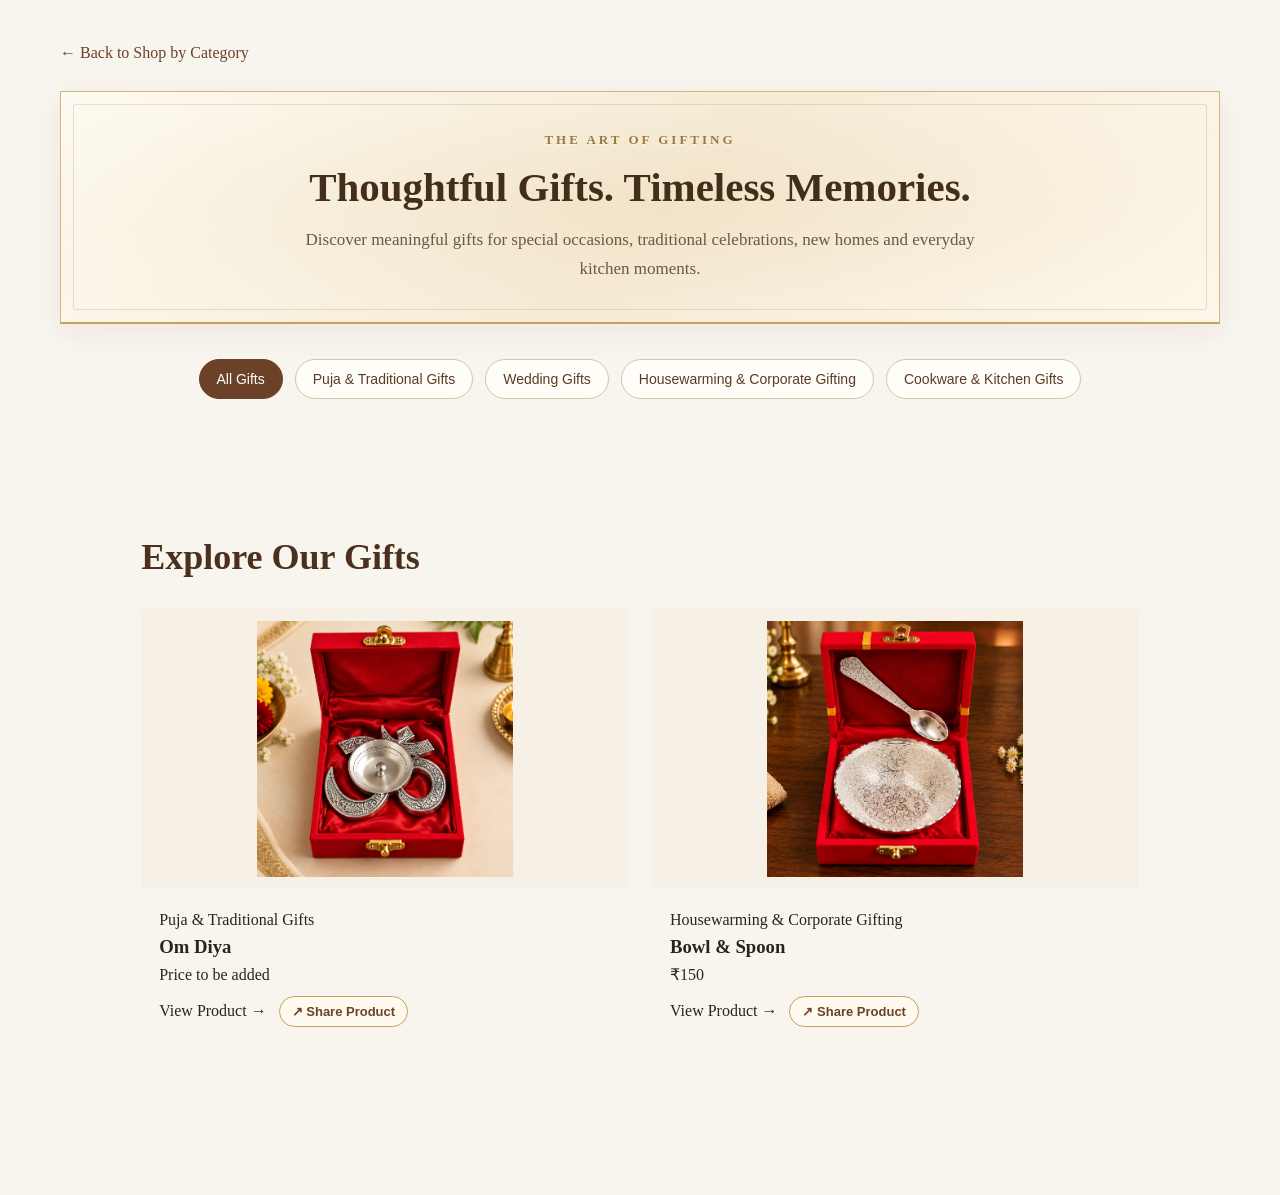
==== commit af68e04f: "Update gifting.html" ====
--- a/gifting.html
+++ b/gifting.html
@@ -457,6 +457,24 @@
         line-height: 1.7;
         text-align: center;
     }
+}
+
+.gift-share-button {
+    display: inline-block;
+    margin: 8px 0 0 8px;
+    padding: 7px 12px;
+    border: 1px solid #c6a15c;
+    border-radius: 20px;
+    background: #fffaf0;
+    color: #6b4228;
+    font-size: 13px;
+    font-weight: 600;
+    cursor: pointer;
+}
+
+.gift-share-button:hover {
+    background: #6b4228;
+    color: #ffffff;
 }
 
     </style>
@@ -613,9 +631,20 @@
                                             : "₹" + product.price}
                                     </p>
 
-                                    <span class="gift-view-product">
-                                        View Product →
-                                    </span>
+                                    
+<span class="gift-view-product">
+    View Product →
+</span>
+
+<button
+    type="button"
+    class="gift-share-button"
+    data-product-id="${product.id}"
+    onclick="event.preventDefault(); event.stopPropagation(); shareGiftProduct('${product.id}')"
+>
+    ↗ Share Product
+</button>
+
                                 </div>
                             </a>
                         </article>
@@ -636,6 +665,38 @@
                     });
                 });
 
+async function shareGiftProduct(productId) {
+    const product = giftProducts.find(item => item.id === productId);
+
+    if (!product) return;
+
+    const productUrl = new URL(
+        `product.html?id=${encodeURIComponent(product.id)}`,
+        window.location.href
+    ).href;
+
+    const shareData = {
+        title: product.name + " | KeshChand Kitchenware",
+        text: `Check out ${product.name} at KeshChand Kitchenware.`,
+        url: productUrl
+    };
+
+    try {
+        if (navigator.share) {
+            await navigator.share(shareData);
+        } else if (navigator.clipboard && window.isSecureContext) {
+            await navigator.clipboard.writeText(productUrl);
+            alert("Product link copied! You can now share it.");
+        } else {
+            prompt("Copy this product link to share:", productUrl);
+        }
+    } catch (error) {
+        if (error.name !== "AbortError") {
+            alert("Unable to share right now. Please try again.");
+        }
+    }
+}
+
                 renderGiftProducts();
             </script>
 
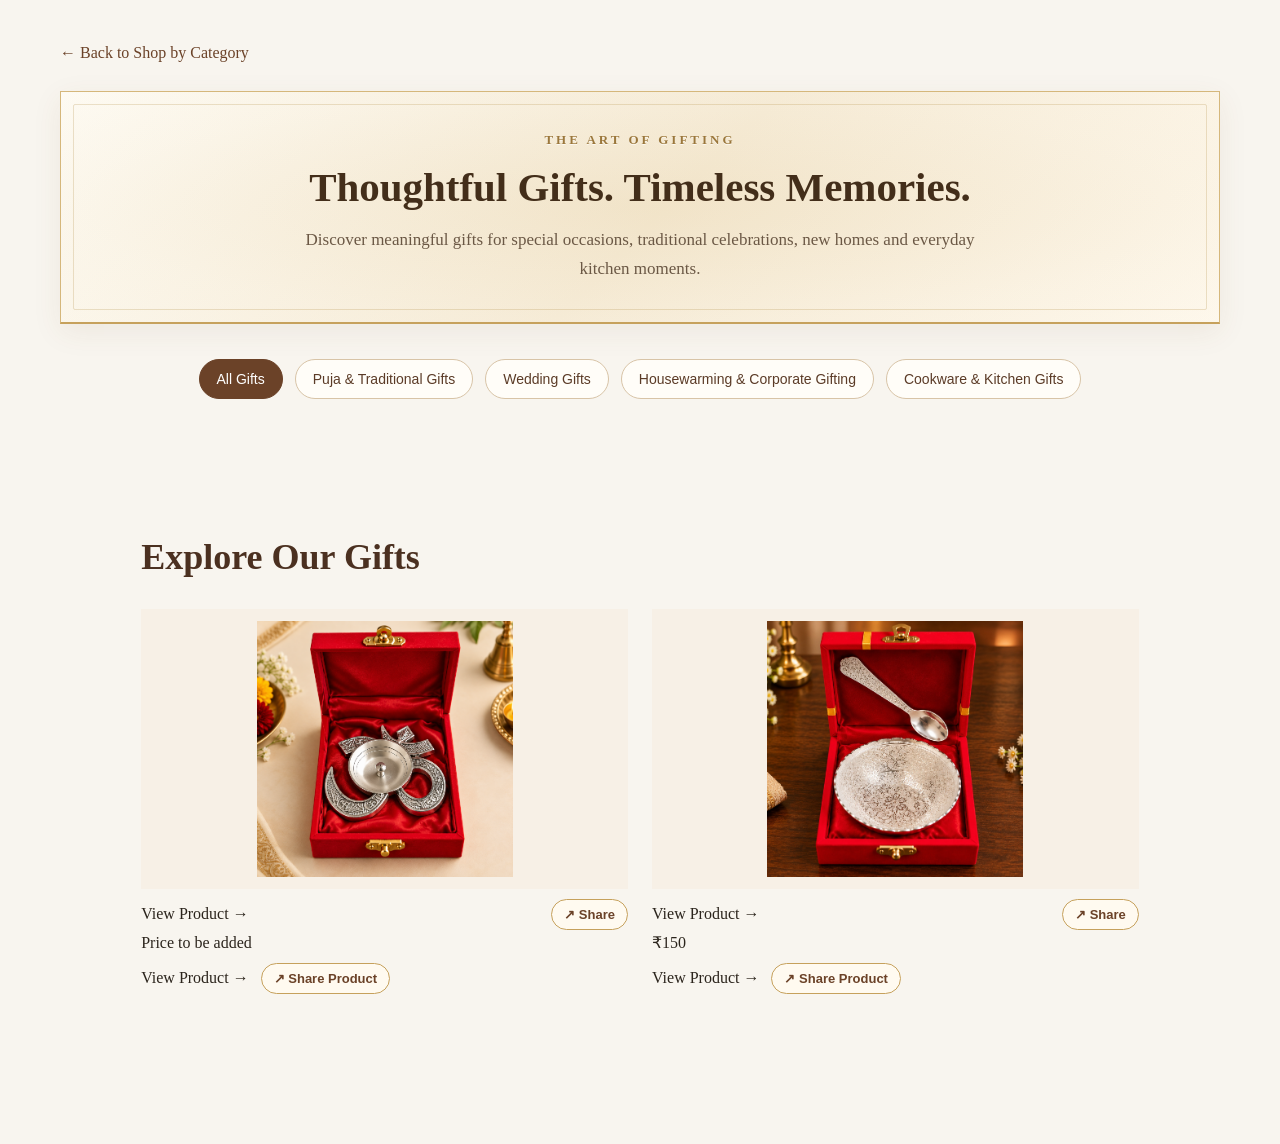
==== commit a08784a2: "Update gifting.html" ====
--- a/gifting.html
+++ b/gifting.html
@@ -457,6 +457,23 @@
         line-height: 1.7;
         text-align: center;
     }
+}
+
+.gift-product-actions {
+    display: flex;
+    align-items: center;
+    justify-content: space-between;
+    flex-wrap: wrap;
+    gap: 8px;
+    margin-top: 10px;
+}
+
+.gift-product-actions .gift-view-product {
+    margin-top: 0;
+}
+
+.gift-product-actions .gift-share-button {
+    margin: 0;
 }
 
 .gift-share-button {
@@ -618,12 +635,23 @@
                                     loading="lazy"
                                 >
 
-                                <div class="gift-product-info">
-                                    <p class="gift-product-category">
-                                        ${product.categoryLabel}
-                                    </p>
-
-                                    <h3>${product.name}</h3>
+                                
+<div class="gift-product-actions">
+    <span class="gift-view-product">
+        View Product →
+    </span>
+
+    <button
+        type="button"
+        class="gift-share-button"
+        data-product-id="${product.id}"
+        onclick="event.preventDefault(); event.stopPropagation(); shareGiftProduct('${product.id}')"
+        aria-label="Share ${product.name}"
+        title="Share this product"
+    >
+        ↗ Share
+    </button>
+</div>
 
                                     <p class="gift-product-price">
                                         ${product.price === null
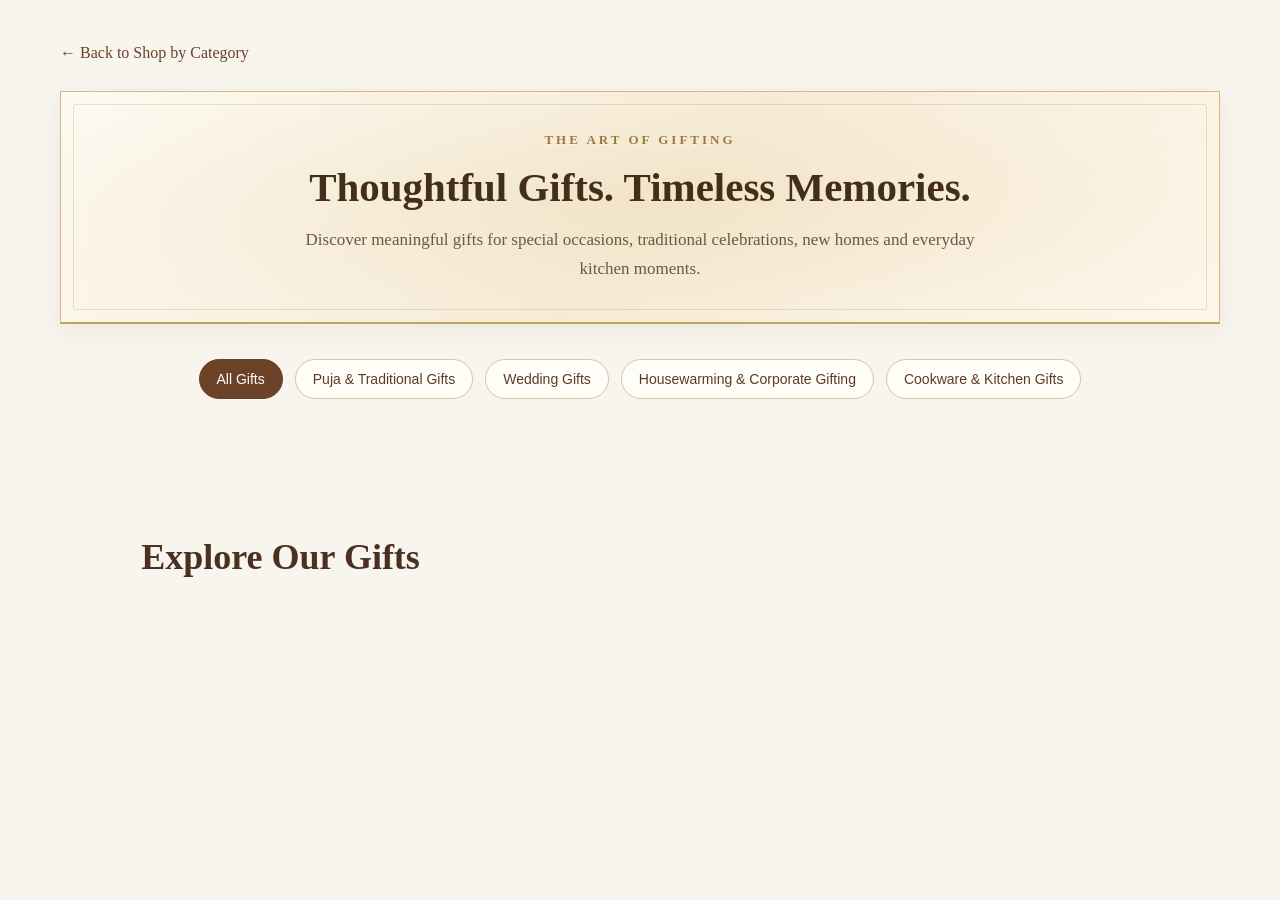
==== commit 814792ec: "Update gifting.html" ====
--- a/gifting.html
+++ b/gifting.html
@@ -472,27 +472,6 @@
     margin-top: 0;
 }
 
-.gift-product-actions .gift-share-button {
-    margin: 0;
-}
-
-.gift-share-button {
-    display: inline-block;
-    margin: 8px 0 0 8px;
-    padding: 7px 12px;
-    border: 1px solid #c6a15c;
-    border-radius: 20px;
-    background: #fffaf0;
-    color: #6b4228;
-    font-size: 13px;
-    font-weight: 600;
-    cursor: pointer;
-}
-
-.gift-share-button:hover {
-    background: #6b4228;
-    color: #ffffff;
-}
 
     </style>
 </head>
@@ -641,17 +620,7 @@
         View Product →
     </span>
 
-    <button
-        type="button"
-        class="gift-share-button"
-        data-product-id="${product.id}"
-        onclick="event.preventDefault(); event.stopPropagation(); shareGiftProduct('${product.id}')"
-        aria-label="Share ${product.name}"
-        title="Share this product"
-    >
-        ↗ Share
-    </button>
-</div>
+    </div>
 
                                     <p class="gift-product-price">
                                         ${product.price === null
@@ -693,39 +662,6 @@
                     });
                 });
 
-async function shareGiftProduct(productId) {
-    const product = giftProducts.find(item => item.id === productId);
-
-    if (!product) return;
-
-    const productUrl = new URL(
-        `product.html?id=${encodeURIComponent(product.id)}`,
-        window.location.href
-    ).href;
-
-    const shareData = {
-        title: product.name + " | KeshChand Kitchenware",
-        text: `Check out ${product.name} at KeshChand Kitchenware.`,
-        url: productUrl
-    };
-
-    try {
-        if (navigator.share) {
-            await navigator.share(shareData);
-        } else if (navigator.clipboard && window.isSecureContext) {
-            await navigator.clipboard.writeText(productUrl);
-            alert("Product link copied! You can now share it.");
-        } else {
-            prompt("Copy this product link to share:", productUrl);
-        }
-    } catch (error) {
-        if (error.name !== "AbortError") {
-            alert("Unable to share right now. Please try again.");
-        }
-    }
-}
-
-                renderGiftProducts();
             </script>
 
 
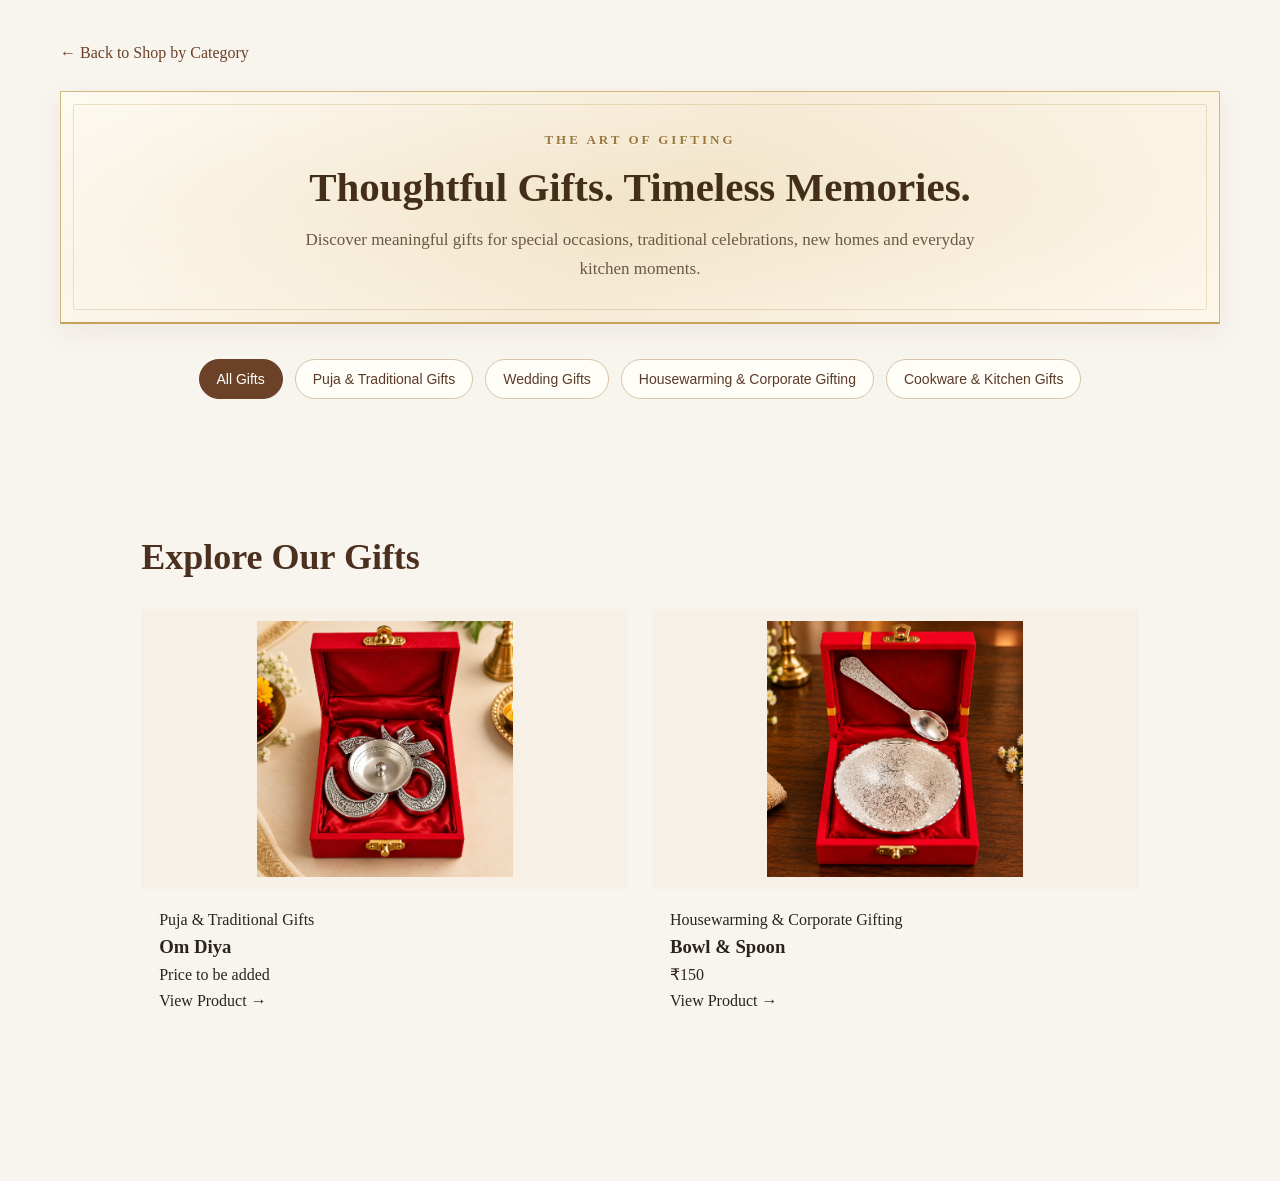
==== commit 9b1b9f12: "Update gifting.html" ====
--- a/gifting.html
+++ b/gifting.html
@@ -552,8 +552,7 @@
             
             <div id="giftProductsGrid" class="gift-products-grid"></div>
 
-            <script>
-                
+<script>
 const giftProducts = [
     {
         id: "om-diya",
@@ -577,92 +576,76 @@
     }
 ];
 
-
-                const giftGrid =
-                    document.getElementById("giftProductsGrid");
-
-                const giftFilters =
-                    document.querySelectorAll(".gift-filter");
-
-                function renderGiftProducts(category = "all") {
-                    const filteredProducts =
-                        category === "all"
-                            ? giftProducts
-                            : giftProducts.filter(
-                                product => product.category === category
-                            );
-
-                    if (filteredProducts.length === 0) {
-                        giftGrid.innerHTML = `
-                            <p class="gift-empty-message">
-                                Products in this category will be added soon.
-                                Please check back later.
-                            </p>
-                        `;
-                        return;
-                    }
-
-                    giftGrid.innerHTML = filteredProducts.map(product => `
-                        <article class="gift-product-card">
-                            <a
-                                class="gift-product-link"
-                                href="product.html?id=${encodeURIComponent(product.id)}"
-                            >
-                                <img
-                                    src="${product.image}"
-                                    alt="${product.name}"
-                                    loading="lazy"
-                                >
-
-                                
-<div class="gift-product-actions">
-    <span class="gift-view-product">
-        View Product →
-    </span>
-
-    </div>
-
-                                    <p class="gift-product-price">
-                                        ${product.price === null
-                                            ? "Price to be added"
-                                            : "₹" + product.price}
-                                    </p>
-
-                                    
-<span class="gift-view-product">
-    View Product →
-</span>
-
-<button
-    type="button"
-    class="gift-share-button"
-    data-product-id="${product.id}"
-    onclick="event.preventDefault(); event.stopPropagation(); shareGiftProduct('${product.id}')"
->
-    ↗ Share Product
-</button>
-
-                                </div>
-                            </a>
-                        </article>
-                    `).join("");
-                }
-
-                giftFilters.forEach(button => {
-                    button.addEventListener("click", () => {
-                        giftFilters.forEach(filter => {
-                            filter.classList.remove("active");
-                            filter.setAttribute("aria-pressed", "false");
-                        });
-
-                        button.classList.add("active");
-                        button.setAttribute("aria-pressed", "true");
-
-                        renderGiftProducts(button.dataset.category);
-                    });
-                });
-
-            </script>
+const giftGrid = document.getElementById("giftProductsGrid");
+const giftFilters = document.querySelectorAll(".gift-filter");
+
+function renderGiftProducts(category = "all") {
+    const filteredProducts = category === "all"
+        ? giftProducts
+        : giftProducts.filter(product => product.category === category);
+
+    if (filteredProducts.length === 0) {
+        giftGrid.innerHTML = `
+            <p class="gift-empty-message">
+                Products in this category will be added soon.
+                Please check back later.
+            </p>
+        `;
+        return;
+    }
+
+    giftGrid.innerHTML = filteredProducts.map(product => `
+        <article class="gift-product-card">
+            <a
+                class="gift-product-link"
+                href="product.html?id=${encodeURIComponent(product.id)}"
+            >
+                <img
+                    src="${product.image}"
+                    alt="${product.name}"
+                    loading="lazy"
+                >
+
+                <div class="gift-product-info">
+                    <p class="gift-product-category">
+                        ${product.categoryLabel}
+                    </p>
+
+                    <h3>${product.name}</h3>
+
+                    <p class="gift-product-price">
+                        ${product.price === null
+                            ? "Price to be added"
+                            : "₹" + product.price}
+                    </p>
+
+                    <span class="gift-view-product">
+                        View Product →
+                    </span>
+                </div>
+            </a>
+        </article>
+    `).join("");
+}
+
+giftFilters.forEach(button => {
+    button.addEventListener("click", () => {
+        giftFilters.forEach(filter => {
+            filter.classList.remove("active");
+            filter.setAttribute("aria-pressed", "false");
+        });
+
+        button.classList.add("active");
+        button.setAttribute("aria-pressed", "true");
+
+        renderGiftProducts(button.dataset.category);
+    });
+});
+
+// Display products when the page first loads.
+renderGiftProducts();
+</script>
+
 
 
         </section>
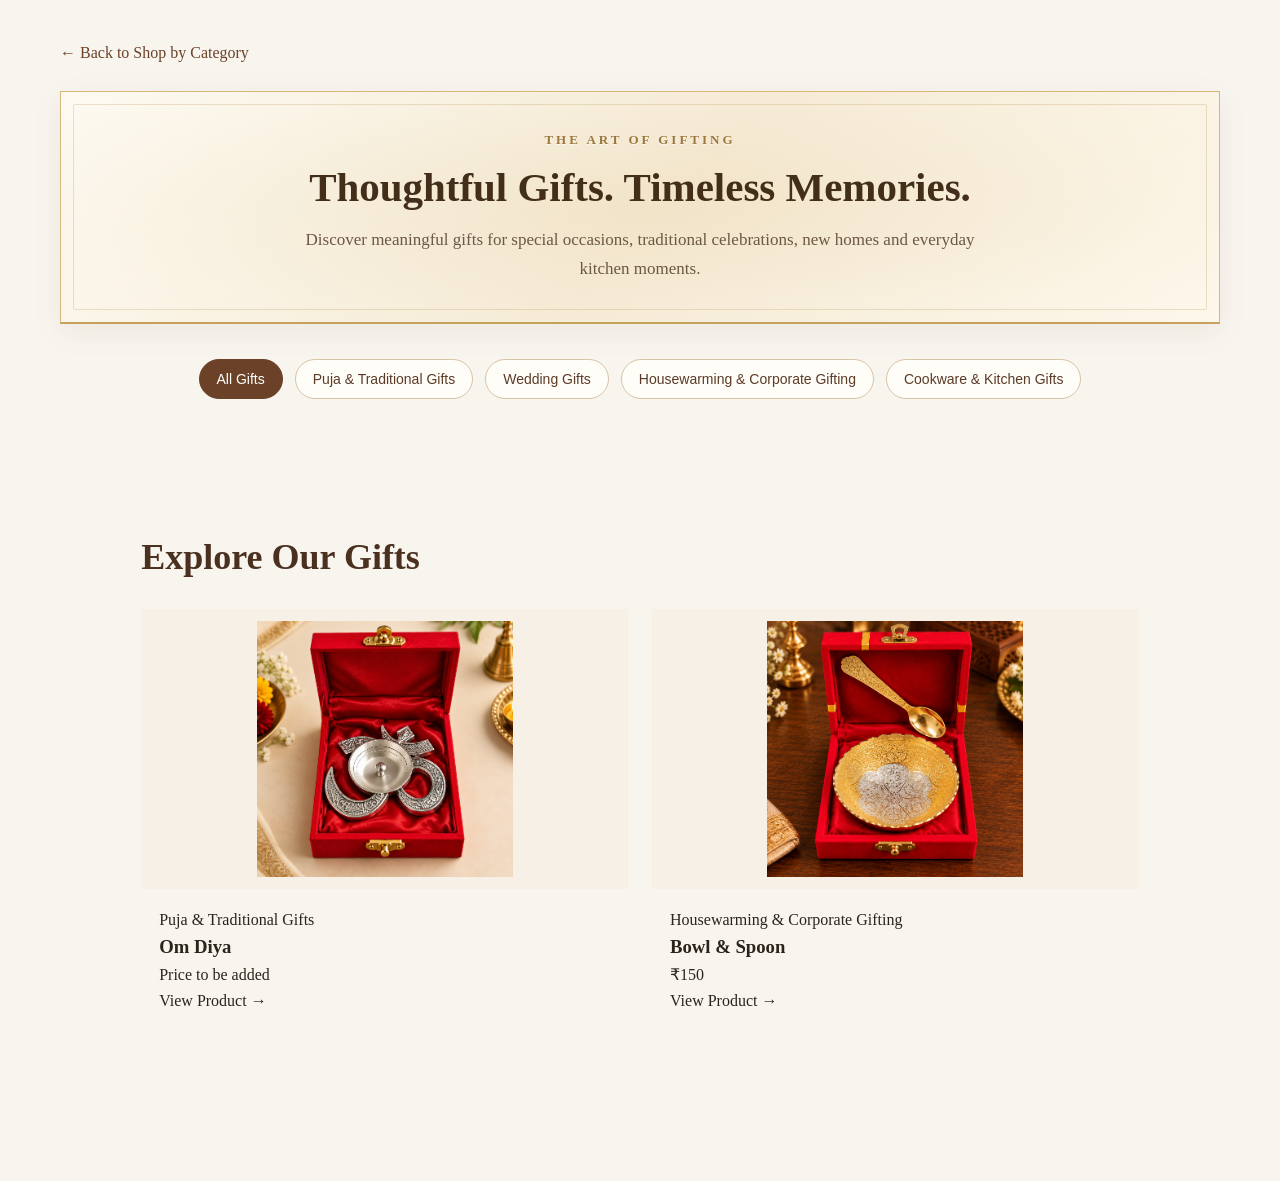
==== commit a8045f8a: "Update gifting.html" ====
--- a/gifting.html
+++ b/gifting.html
@@ -564,16 +564,41 @@
         description:
             "An Om-shaped German silver diya presented in a red gift box."
     },
-    {
-        id: "bowl-spoon",
-        name: "Bowl & Spoon",
-        category: "housewarming",
-        categoryLabel: "Housewarming & Corporate Gifting",
-        price: 150,
-        image: "image/gifting/bowl-spoon-main.jpg",
-        description:
-            "A decorative German silver bowl and matching spoon set, presented in a gift box. A thoughtful option for housewarming and special occasions."
-    }
+{
+    id: "bowl-spoon",
+    name: "Bowl & Spoon",
+    category: "housewarming",
+    categoryLabel: "Housewarming & Corporate Gifting",
+    price: 150,
+    material: "German Silver",
+
+    image: "image/gifting/bowl-spoon-gs-main.png",
+
+    gallery: [
+        "image/gifting/bowl-spoon-gs-main.png",
+        "image/gifting/bowl-spoon-gs-lifestyle.png",
+        "image/gifting/bowl-spoon-gs-details.png",
+        "image/gifting/bowl-spoon-gs-features.png"
+    ],
+
+    colors: [
+        {
+            name: "Gold-Silver",
+            label: "Gold-Silver",
+            image: "image/gifting/bowl-spoon-gs-main.png",
+            gallery: [
+                "image/gifting/bowl-spoon-gs-main.png",
+                "image/gifting/bowl-spoon-gs-lifestyle.png",
+                "image/gifting/bowl-spoon-gs-details.png",
+                "image/gifting/bowl-spoon-gs-features.png"
+            ]
+        }
+    ],
+
+    description:
+        "A decorative German silver bowl and matching spoon set, presented in a gift box. A thoughtful option for housewarming and special occasions."
+}
+
 ];
 
 const giftGrid = document.getElementById("giftProductsGrid");
--- a/css/style.css
+++ b/css/style.css
@@ -546,7 +546,7 @@
 
 }
 
-@media (max-width: 550px) { /* =========================================
+/* =========================================
    PREMIUM HERO SECTION
    ========================================= */
 
@@ -682,11 +682,12 @@
 
 }
 
+@media (max-width: 550px) {
     .products-grid {
         grid-template-columns: 1fr;
     }
-
-}
+}
+
 /* FINAL HERO LAYOUT FIX */
 
 section.hero {
@@ -851,13 +852,17 @@
 
     #categories .section-title {
         font-size: 34px;
-    } /* =================================
+    }
+}
+
+/* =================================
    KESHCHAND CATEGORIES - FINAL
    ================================= */
 
 #categories {
     background: #f7f1e7;
     padding: 80px 6%;
+ 
 }
 
 #categories h2 {
@@ -928,14 +933,21 @@
     }
 
     #categories > div {
-        grid-template-columns: 1fr;
+        grid-template-columns: repeat(2, minmax(0, 1fr));
         gap: 20px;
     }
 
     #categories article {
-        min-height: auto;
-    }
-} /* =================================
+    min-height: 0;
+    aspect-ratio: 1 / 1;
+    padding: 16px 10px;
+    display: flex;
+    flex-direction: column;
+    align-items: center;
+    justify-content: center;
+    overflow: hidden;
+}
+ /* =================================
    PREMIUM CATEGORY ICONS
    ================================= */
 
@@ -1191,6 +1203,8 @@
     #heritage .heritage-description {
         font-size: 16px;
     }
+}
+
 /* =================================
    ABOUT KESHCHAND KITCHENWARE
    ================================= */
@@ -1236,10 +1250,6 @@
         line-height: 1.8;
     }
 }
-    #heritage .heritage-tagline {
-        font-size: 18px;
-    }
-}
 /* =================================
    VISIT OUR STORE / CONTACT
    ================================= */
@@ -1560,26 +1570,31 @@
    MOBILE HEADER
    ================================= */
 
+
+/* MOBILE HEADER */
 @media (max-width: 768px) {
-
     header {
-        padding: 18px 15px;
+        padding: 14px 12px;
         flex-direction: column;
-        gap: 15px;
+        gap: 12px;
     }
 
     header .logo {
         justify-content: center;
         text-align: center;
+        gap: 9px;
+        max-width: 100%;
     }
 
     header .logo img {
-        width: 48px;
-        height: 48px;
+        width: 42px;
+        height: 42px;
+        flex-shrink: 0;
     }
 
     header .logo span {
-        font-size: 22px;
+        font-size: 20px;
+        white-space: normal;
     }
 
     header nav {
@@ -1588,37 +1603,15 @@
         justify-content: center;
         align-items: center;
         flex-wrap: wrap;
-        gap: 8px 14px;
+        gap: 8px 16px;
     }
 
     header nav a {
         font-size: 13px;
-        line-height: 1.4;
+        line-height: 1.5;
         white-space: nowrap;
-    }
-}
-/* PREMIUM CATEGORY ICONS */
-
-.category-icon {
-    width: 64px;
-    height: 64px;
-    margin: 0 auto 22px;
-
-    display: flex;
-    align-items: center;
-    justify-content: center;
-
-    background: #f1e3cc;
-    border: 1px solid #d9c3a2;
-    border-radius: 50%;
-
-    font-size: 30px;
-    line-height: 1;
-
-    box-shadow: 0 4px 12px rgba(67, 46, 26, 0.08);
-
-    transition: transform 0.3s ease,
-                box-shadow 0.3s ease;
+        padding: 2px 0;
+    }
 }
 
 /* CATEGORY CARD HOVER */
@@ -2501,54 +2494,52 @@
    MOBILE
    ================================= */
 
+/* MOBILE CATEGORY CARDS — SQUARE WITH CONTENT FIT */
 @media (max-width: 768px) {
-
-    .services-section {
-        padding: 60px 6%;
-    }
-
-    .services-container > h2 {
-        font-size: 30px;
-        line-height: 1.25;
-    }
-
-    .services-intro {
-        margin-bottom: 35px;
-
-        font-size: 15px;
-    }
-
-    .services-grid {
-        grid-template-columns: 1fr;
-
-        gap: 25px;
-    }
-
-    .service-content {
-        padding: 25px;
-    }
-
-    .service-content h3 {
-        font-size: 24px;
-    }
-
-    .service-content > p:not(.service-number) {
-        font-size: 14px;
-    }
-
-    .service-highlights {
-        grid-template-columns: 1fr;
-    }
-
-    .service-button {
-        width: 100%;
-        box-sizing: border-box;
-
+    #categories > div {
+        grid-template-columns: repeat(2, minmax(0, 1fr)) !important;
+        gap: 16px !important;
+    }
+
+    #categories > div > a.category-card {
+        aspect-ratio: 1 / 1 !important;
+        width: 100% !important;
+        height: auto !important;
+        min-height: 0 !important;
+        padding: 16px 10px !important;
+        box-sizing: border-box !important;
+        display: flex !important;
+        flex-direction: column !important;
+        align-items: center !important;
+        justify-content: center !important;
+        gap: 8px !important;
+        overflow: hidden !important;
         text-align: center;
     }
 
-}
-/* =================================
+    #categories .category-icon {
+        width: 44px !important;
+        height: 44px !important;
+        min-height: 44px !important;
+        flex-shrink: 0 !important;
+        font-size: 22px !important;
+        margin: 0 auto !important;
+    }
+
+    #categories .category-card h3 {
+        font-size: 17px !important;
+        line-height: 1.2 !important;
+        margin: 0 !important;
+        overflow-wrap: break-word;
+    }
+
+    #categories .category-card p {
+        font-size: 11px !important;
+        line-height: 1.35 !important;
+        margin: 0 !important;
+        overflow-wrap: break-word;
+    }
+}/* =================================
    HOW IT WORKS
    ================================= */
 
@@ -3070,3 +3061,122 @@
 }
 
 /* ================= END OM DIYA IMAGE GALLERY ================= */
+@media (max-width: 768px) {
+    #categories > div {
+        grid-template-columns: repeat(2, minmax(0, 1fr)) !important;
+        align-items: start;
+    }
+
+    #categories > div article {
+        width: 100% !important;
+        height: auto !important;
+        min-height: 0 !important;
+        aspect-ratio: 1 / 1 !important;
+        box-sizing: border-box;
+        padding: 12px 8px;
+        overflow: hidden;
+    }
+
+    #categories > div article > a {
+        height: 100%;
+        display: flex;
+        flex-direction: column;
+        align-items: center;
+        justify-content: center;
+    }
+}
+/* MOBILE: SQUARE CATEGORY CARDS */
+@media (max-width: 768px) {
+    #categories > div {
+        grid-template-columns: repeat(2, minmax(0, 1fr)) !important;
+        gap: 16px;
+    }
+
+    #categories > div > a.category-card {
+        width: 100%;
+        aspect-ratio: 1 / 1;
+        min-height: 0;
+        height: auto;
+        box-sizing: border-box;
+        padding: 12px 8px;
+        display: flex;
+        flex-direction: column;
+        align-items: center;
+        justify-content: center;
+        gap: 8px;
+        overflow: hidden;
+    }
+
+    #categories > div > a.category-card .category-icon {
+        width: 54px;
+        height: 54px;
+        flex-shrink: 0;
+        font-size: 24px;
+    }
+
+    #categories > div > a.category-card h3 {
+        font-size: 18px;
+        line-height: 1.2;
+        margin: 4px 0;
+    }
+
+    #categories > div > a.category-card p {
+        font-size: 12px;
+        line-height: 1.4;
+        margin: 0;
+    }
+}
+
+/* FINAL MOBILE LAYOUT POLISH */
+@media (max-width: 550px) {
+    #categories > div {
+        grid-template-columns: repeat(2, minmax(0, 1fr));
+        gap: 14px;
+    }
+
+    #categories article {
+        min-width: 0;
+        min-height: 180px;
+        aspect-ratio: auto;
+        padding: 18px 12px;
+        overflow-wrap: anywhere;
+    }
+
+    #categories article h3 {
+        font-size: 18px;
+        line-height: 1.3;
+        margin-bottom: 8px;
+    }
+
+    #categories article p {
+        font-size: 13px;
+        line-height: 1.5;
+    }
+
+    #categories .category-icon {
+        width: 52px;
+        height: 52px;
+        margin-bottom: 12px;
+        flex-shrink: 0;
+    }
+
+    .services-grid {
+        grid-template-columns: minmax(0, 1fr);
+    }
+
+    .service-card {
+        min-width: 0;
+    }
+
+    .service-content {
+        padding: 22px 18px;
+    }
+
+    .service-button {
+        display: block;
+        width: 100%;
+        text-align: center;
+        box-sizing: border-box;
+    }
+}
+
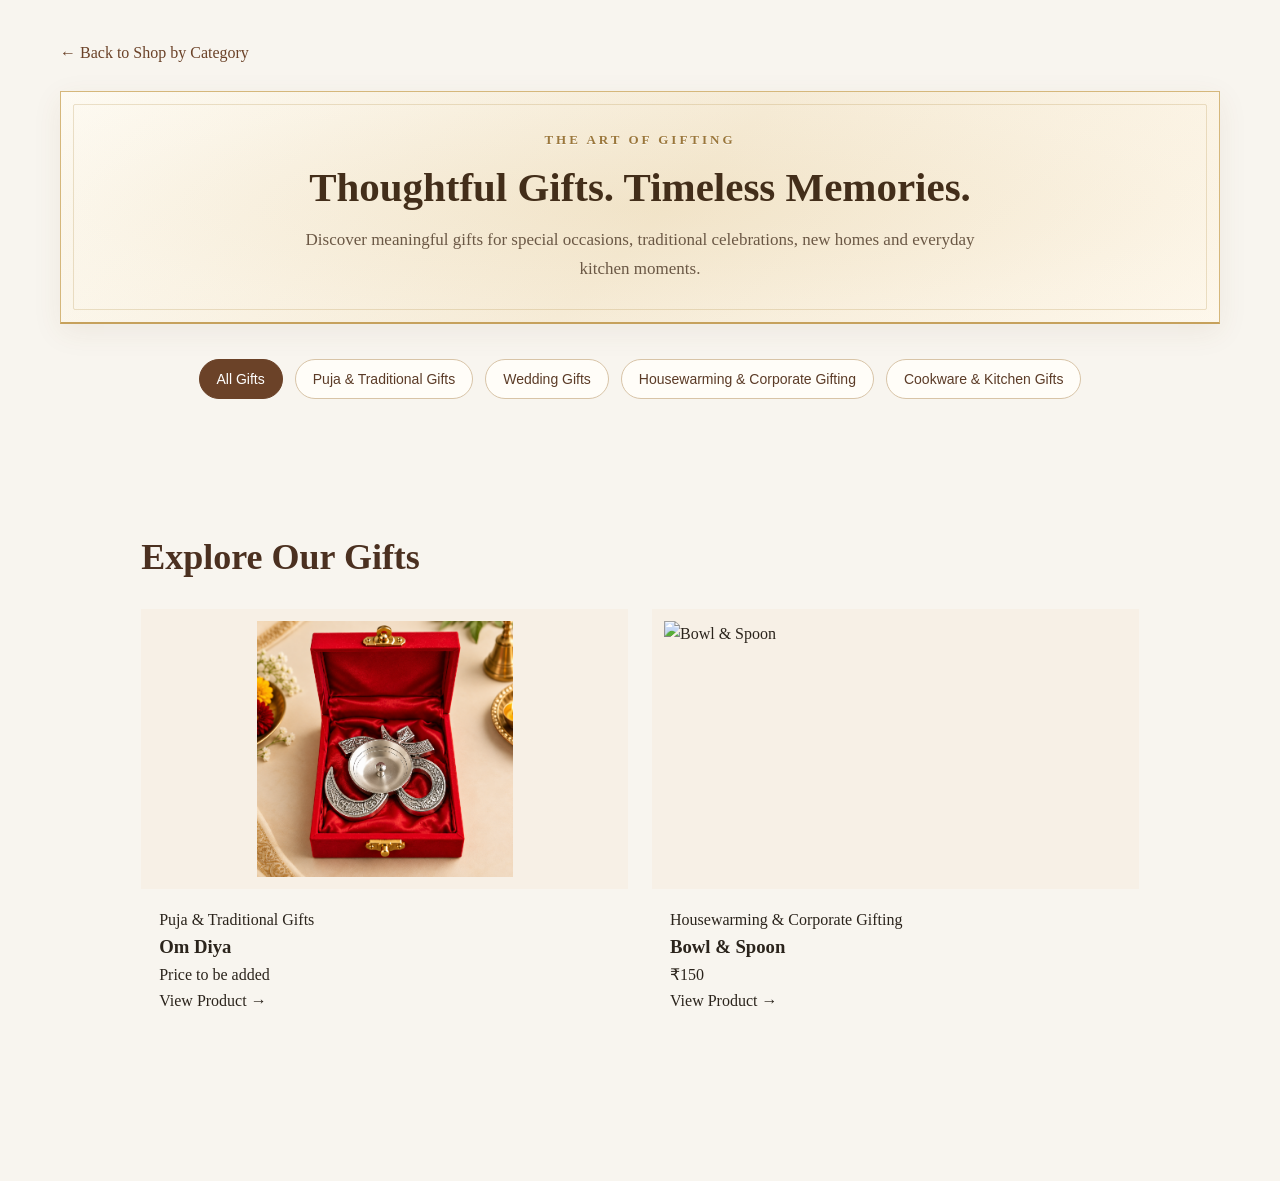
==== commit 41b82858: "Update gifting.html" ====
--- a/gifting.html
+++ b/gifting.html
@@ -572,10 +572,10 @@
     price: 150,
     material: "German Silver",
 
-    image: "image/gifting/bowl-spoon-gs-main.png",
+    image: "image/gifting/bowl-spoon-gs-main.jpg",
 
     gallery: [
-        "image/gifting/bowl-spoon-gs-main.png",
+        "image/gifting/bowl-spoon-gs-main.jpg",
         "image/gifting/bowl-spoon-gs-lifestyle.png",
         "image/gifting/bowl-spoon-gs-details.png",
         "image/gifting/bowl-spoon-gs-features.png"
@@ -585,7 +585,7 @@
         {
             name: "Gold-Silver",
             label: "Gold-Silver",
-            image: "image/gifting/bowl-spoon-gs-main.png",
+            image: "image/gifting/bowl-spoon-gs-main.jpg",
             gallery: [
                 "image/gifting/bowl-spoon-gs-main.png",
                 "image/gifting/bowl-spoon-gs-lifestyle.png",
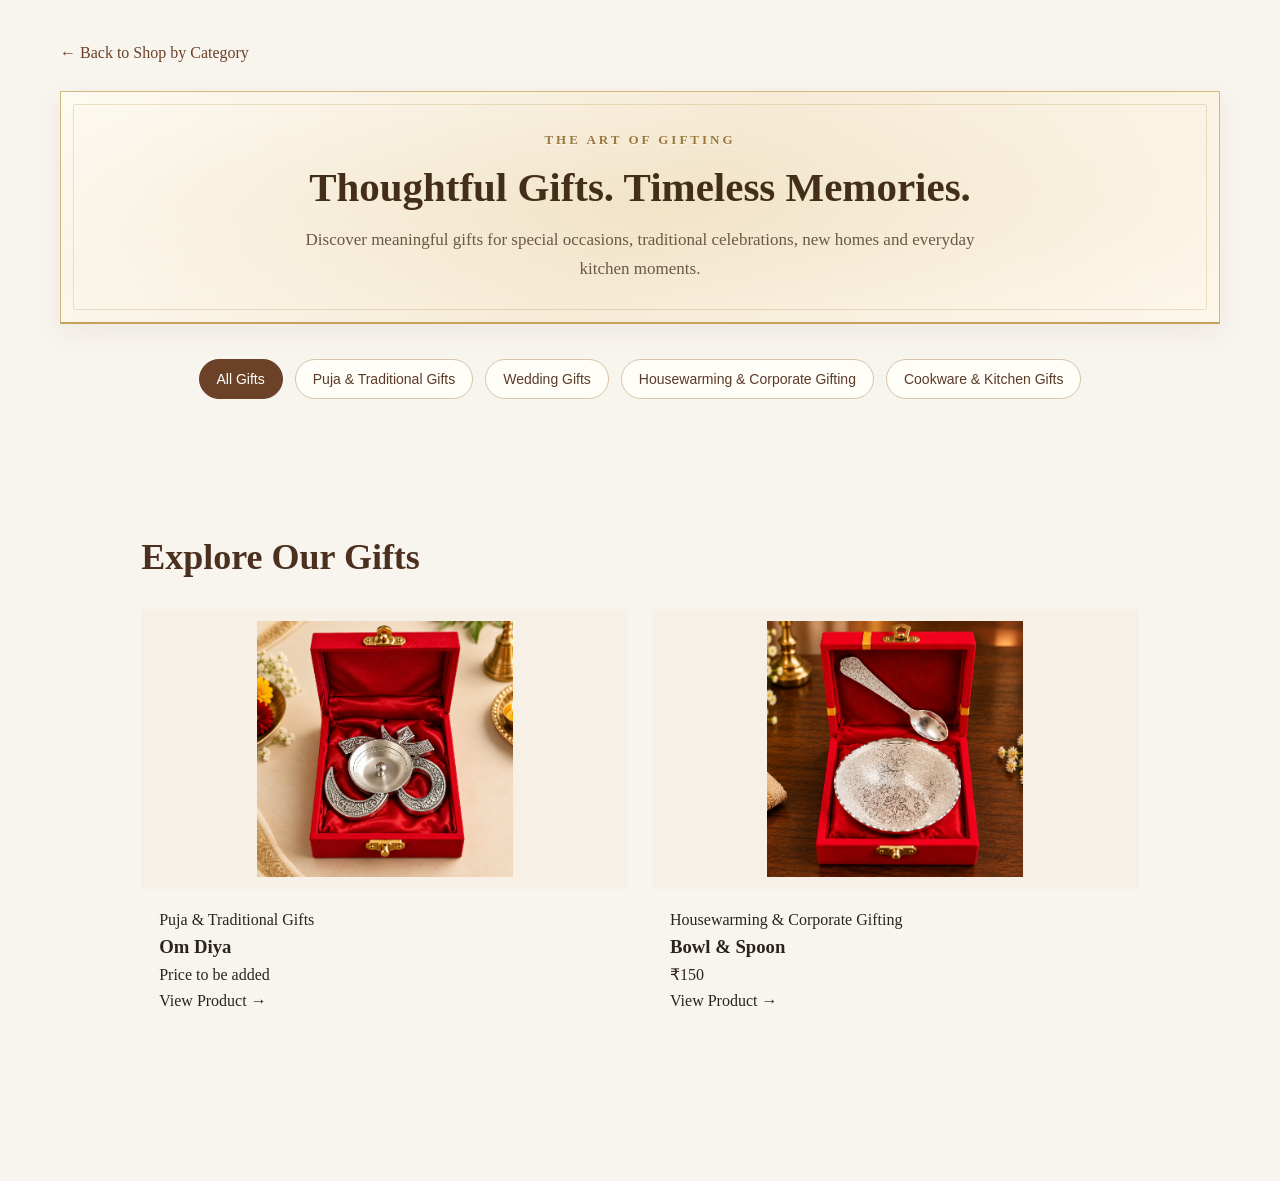
==== commit 60a08693: "Update gifting.html" ====
--- a/gifting.html
+++ b/gifting.html
@@ -572,7 +572,7 @@
     price: 150,
     material: "German Silver",
 
-    image: "image/gifting/bowl-spoon-gs-main.jpg",
+    image: "image/gifting/bowl-spoon-main.jpg",
 
     gallery: [
         "image/gifting/bowl-spoon-gs-main.jpg",
